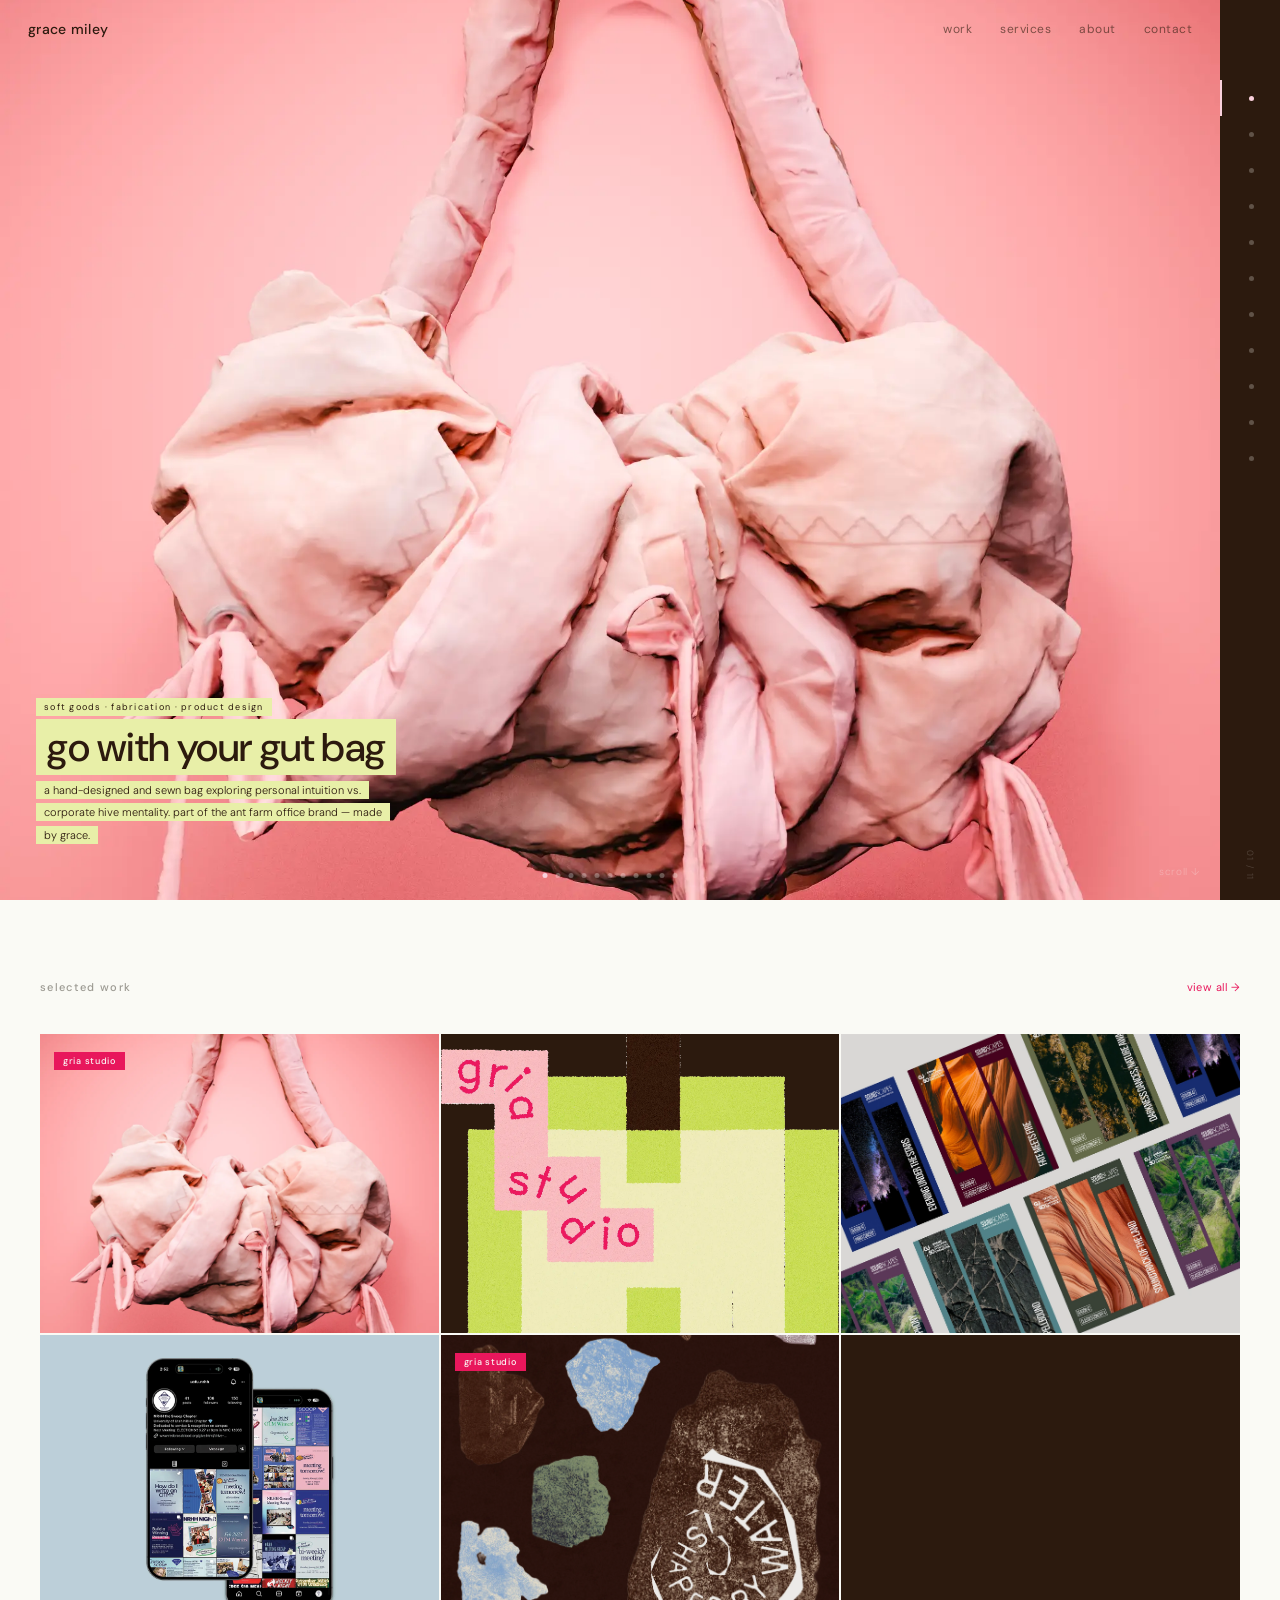
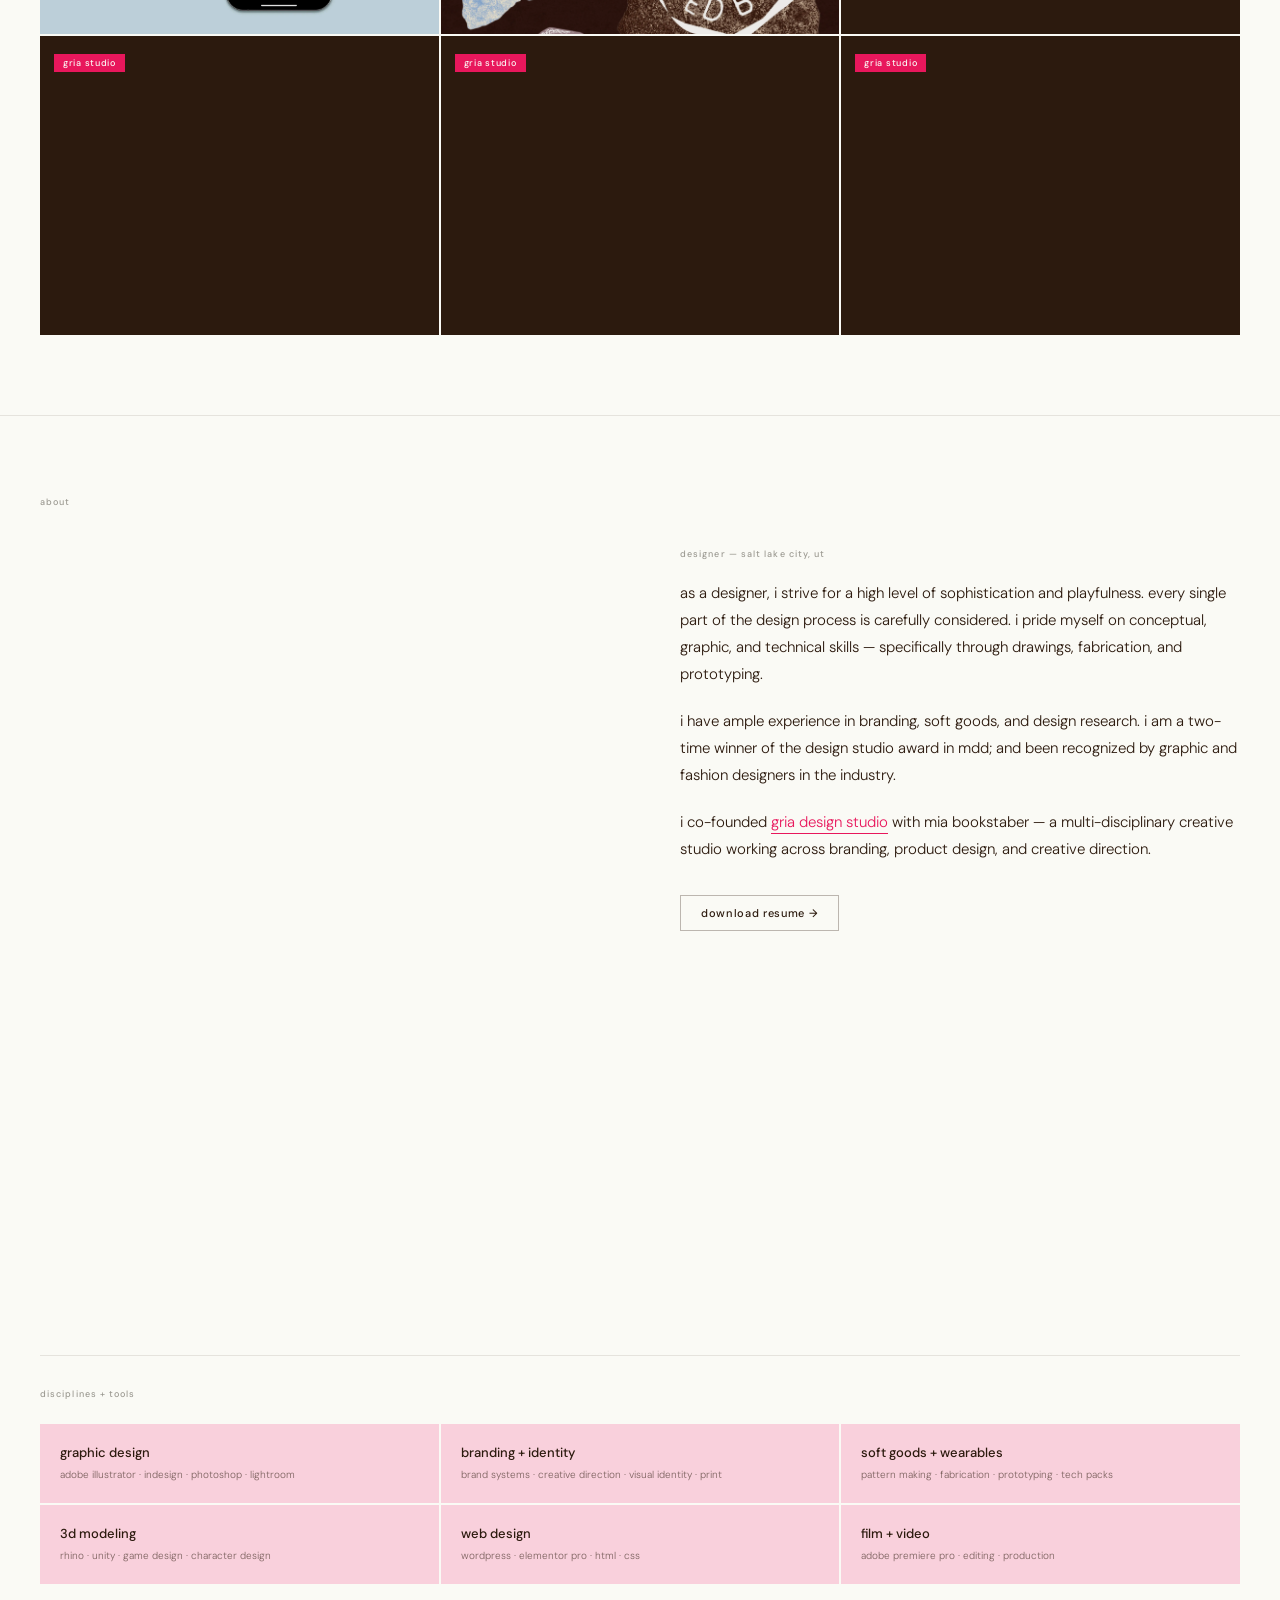
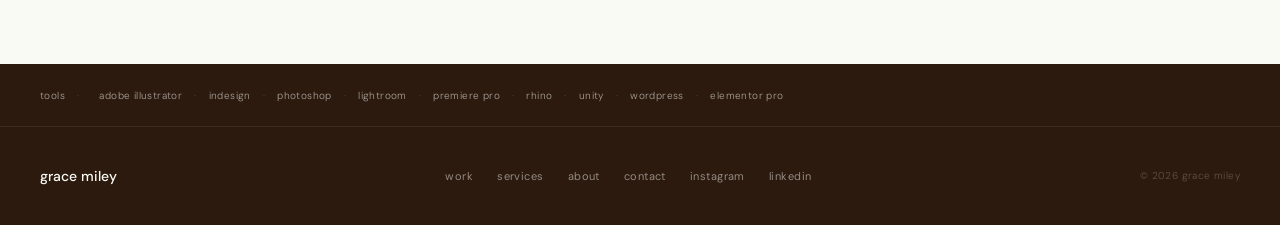
==== index.html @ 17254955 "Add files via upload" ====
<!DOCTYPE html>
<html lang="en">
<head>
<meta charset="UTF-8">
<link rel="icon" href="data:image/svg+xml,<svg xmlns='http://www.w3.org/2000/svg' viewBox='0 0 32 32'><rect width='32' height='32' fill='%232C1A0E'/><text x='50%' y='50%' dominant-baseline='central' text-anchor='middle' font-family='DM Sans,sans-serif' font-weight='500' font-size='13' fill='%23FAFAF5'>gm</text></svg>">
<meta name="viewport" content="width=device-width, initial-scale=1.0">
<title>grace miley — designer</title>
<link href="https://fonts.googleapis.com/css2?family=DM+Sans:wght@300;400;500&display=swap" rel="stylesheet">
<style>
*, *::before, *::after { box-sizing: border-box; margin: 0; padding: 0; }

:root {
  --pink:      #F9D0DC;
  --blush:     #F4A0B8;
  --hot-pink:  #E8175C;
  --brown:     #2C1A0E;
  --off-white: #FAFAF5;
  --lime:      #C8DE6A;
  --pale-lime: #E8EFA8;
  --sky:       #7BBDD4;
  --stone:     #9C9A92;
}

html { scroll-behavior: smooth; }

body {
  font-family: 'DM Sans', sans-serif;
  font-weight: 400;
  background: var(--off-white);
  color: var(--brown);
  text-transform: lowercase;
  -webkit-font-smoothing: antialiased;
}

a { text-decoration: none; color: inherit; }

/* ============ HEADER ============ */
header {
  position: fixed;
  top: 0;
  left: 0;
  width: calc(100% - 60px);
  z-index: 100;
  display: flex;
  align-items: center;
  justify-content: space-between;
  padding: 20px 28px;
  pointer-events: none;
}

header * { pointer-events: all; }

.logo {
  font-size: 14px;
  font-weight: 500;
  color: var(--brown);
  letter-spacing: 0.02em;
  transition: color 0.3s;
}

nav { display: flex; gap: 28px; }

nav a {
  font-size: 12px;
  font-weight: 400;
  color: rgba(44,26,14,0.6);
  letter-spacing: 0.04em;
  transition: color 0.2s;
}

nav a:hover { color: var(--brown); }

/* dark-header: white text over hero */
header.dark-header .logo { color: var(--off-white); }
header.dark-header nav a { color: rgba(250,250,245,0.75); }
header.dark-header nav a:hover { color: var(--off-white); }

/* ============ HERO ============ */
.hero {
  display: flex;
  height: 100vh;
  min-height: 600px;
  overflow: hidden;
}

.hero-main {
  position: relative;
  flex: 1;
  overflow: hidden;
  background: var(--brown);
}

.hero-bg {
  position: absolute;
  inset: 0;
  background-size: cover;
  background-position: center center;
  background-repeat: no-repeat;
  transition: opacity 0.7s ease;
}

.hero-text {
  position: absolute;
  bottom: 36px;
  left: 36px;
  right: 36px;
  z-index: 10;
}

.hero-label {
  display: inline-block;
  font-size: 9px;
  font-weight: 400;
  color: var(--brown);
  letter-spacing: 0.14em;
  background: var(--pale-lime);
  padding: 3px 8px;
  margin-bottom: 8px;
}

.hero-title {
  display: inline;
  font-size: 40px;
  font-weight: 500;
  color: var(--brown);
  line-height: 1.15;
  letter-spacing: -0.01em;
  background: var(--pale-lime);
  padding: 2px 10px;
  box-decoration-break: clone;
  -webkit-box-decoration-break: clone;
}

.hero-title-wrap {
  display: block;
  margin-bottom: 8px;
}

.hero-desc {
  display: inline;
  font-size: 11px;
  font-weight: 300;
  color: var(--brown);
  line-height: 1.8;
  background: var(--pale-lime);
  padding: 2px 8px;
  box-decoration-break: clone;
  -webkit-box-decoration-break: clone;
}

.hero-desc-wrap {
  display: block;
  max-width: 360px;
  margin-bottom: 18px;
}

.hero-btn {
  display: inline-block;
  font-size: 11px;
  font-weight: 400;
  color: var(--brown);
  background: var(--pale-lime);
  padding: 8px 18px;
  letter-spacing: 0.06em;
  transition: background 0.2s;
}

.hero-btn:hover { background: var(--lime); }

.hero-dots {
  position: absolute;
  bottom: 22px;
  left: 50%;
  transform: translateX(-50%);
  display: flex;
  gap: 8px;
  z-index: 10;
}

.hero-dot {
  width: 5px;
  height: 5px;
  border-radius: 50%;
  background: rgba(250,250,245,0.3);
  cursor: pointer;
  border: none;
  padding: 0;
  transition: background 0.3s;
}

.hero-dot.active { background: var(--pink); }

.hero-scroll {
  position: absolute;
  bottom: 22px;
  right: 20px;
  font-size: 10px;
  font-weight: 300;
  color: rgba(250,250,245,0.3);
  letter-spacing: 0.06em;
  z-index: 10;
}

/* ============ SIDEBAR ============ */
.hero-sidebar {
  width: 60px;
  min-width: 60px;
  background: var(--brown);
  display: flex;
  flex-direction: column;
  align-items: center;
  padding: 80px 0 20px;
  position: relative;
  z-index: 20;
}

.side-item {
  width: 100%;
  height: 36px;
  display: flex;
  align-items: center;
  justify-content: center;
  cursor: pointer;
  position: relative;
  border-left: 2px solid transparent;
  transition: border-color 0.25s;
}

.side-item.active { border-left-color: var(--pink); }

.side-dot {
  width: 5px;
  height: 5px;
  border-radius: 50%;
  background: rgba(250,250,245,0.25);
  transition: background 0.25s;
}

.side-item.active .side-dot { background: var(--pink); }

.side-tooltip {
  position: absolute;
  right: 64px;
  background: var(--brown);
  color: var(--off-white);
  font-size: 10px;
  font-weight: 400;
  white-space: nowrap;
  padding: 5px 12px;
  pointer-events: none;
  opacity: 0;
  transition: opacity 0.2s;
  border-left: 2px solid var(--hot-pink);
  z-index: 30;
}

.side-item:hover .side-tooltip { opacity: 1; }

.side-num {
  position: absolute;
  bottom: 20px;
  font-size: 9px;
  color: rgba(250,250,245,0.2);
  font-weight: 300;
  writing-mode: vertical-lr;
  letter-spacing: 0.1em;
}

/* ============ PROJECT GRID ============ */
.projects {
  padding: 80px 40px;
  background: var(--off-white);
}

.projects-header {
  display: flex;
  align-items: baseline;
  justify-content: space-between;
  margin-bottom: 40px;
}

.projects-header h2 {
  font-size: 11px;
  font-weight: 500;
  letter-spacing: 0.12em;
  color: var(--stone);
}

.projects-header a {
  font-size: 11px;
  font-weight: 400;
  color: var(--hot-pink);
  letter-spacing: 0.04em;
  transition: opacity 0.2s;
}

.projects-header a:hover { opacity: 0.7; }

.grid {
  display: grid;
  grid-template-columns: repeat(3, 1fr);
  gap: 2px;
}

.grid-item {
  position: relative;
  aspect-ratio: 4/3;
  overflow: hidden;
  cursor: pointer;
  background: var(--brown);
}

.grid-item img {
  width: 100%;
  height: 100%;
  object-fit: cover;
  display: block;
  transition: transform 0.5s ease, opacity 0.3s ease;
}

.grid-item:hover img {
  transform: scale(1.04);
  opacity: 0.7;
}

.grid-item-info {
  position: absolute;
  bottom: 0;
  left: 0;
  right: 0;
  padding: 20px;
  opacity: 0;
  transition: opacity 0.3s;
  z-index: 10;
}

.grid-item:hover .grid-item-info { opacity: 1; }

.grid-item-title {
  display: inline;
  font-size: 14px;
  font-weight: 500;
  color: var(--brown);
  background: var(--pale-lime);
  padding: 2px 6px;
  box-decoration-break: clone;
  -webkit-box-decoration-break: clone;
  line-height: 1.6;
}

.grid-item-label {
  display: block;
  margin-top: 6px;
}

.grid-item-cat {
  display: inline;
  font-size: 9px;
  font-weight: 400;
  color: var(--brown);
  background: var(--pale-lime);
  padding: 2px 6px;
  letter-spacing: 0.08em;
  box-decoration-break: clone;
  -webkit-box-decoration-break: clone;
}

.gria-pill {
  display: inline-block;
  font-size: 9px;
  font-weight: 500;
  color: var(--off-white);
  background: var(--hot-pink);
  padding: 3px 9px;
  letter-spacing: 0.08em;
  position: absolute;
  top: 14px;
  left: 14px;
  z-index: 10;
}

/* ============ ABOUT BLURB ============ */
.about-blurb {
  padding: 80px 40px;
  display: grid;
  grid-template-columns: 1fr 1fr;
  gap: 80px;
  align-items: center;
  border-top: 1px solid rgba(44,26,14,0.1);
}

.about-blurb-label {
  font-size: 9px;
  font-weight: 500;
  letter-spacing: 0.12em;
  color: var(--stone);
  margin-bottom: 20px;
}

.about-blurb p {
  font-size: 15px;
  font-weight: 300;
  line-height: 1.8;
  color: var(--brown);
  margin-bottom: 24px;
}

.about-blurb a {
  font-size: 12px;
  font-weight: 500;
  color: var(--hot-pink);
  letter-spacing: 0.04em;
  border-bottom: 1px solid var(--hot-pink);
  padding-bottom: 2px;
  transition: opacity 0.2s;
}

.about-blurb a:hover { opacity: 0.7; }

.about-blurb-right {
  display: flex;
  flex-direction: column;
  gap: 2px;
}

.skill-tag {
  display: inline-block;
  font-size: 10px;
  font-weight: 400;
  color: var(--brown);
  background: var(--pink);
  padding: 6px 12px;
  margin: 2px;
  letter-spacing: 0.04em;
}

/* ============ SKILLS STRIP ============ */
.skills-strip {
  background: var(--brown);
  padding: 24px 40px;
  display: flex;
  flex-wrap: wrap;
  gap: 12px;
  align-items: center;
  border-top: 1px solid rgba(44,26,14,0.1);
}

.skills-strip-label {
  font-size: 9px;
  font-weight: 500;
  letter-spacing: 0.12em;
  color: rgba(250,250,245,0.4);
  margin-right: 8px;
}

.skills-strip span {
  font-size: 10px;
  font-weight: 300;
  color: rgba(250,250,245,0.6);
  letter-spacing: 0.04em;
}

.skills-strip span::after {
  content: '·';
  margin-left: 12px;
  color: rgba(250,250,245,0.2);
}

.skills-strip span:last-child::after { content: ''; }

/* ============ FOOTER ============ */
footer {
  background: var(--brown);
  padding: 40px;
  display: flex;
  align-items: center;
  justify-content: space-between;
  border-top: 1px solid rgba(250,250,245,0.08);
}

.footer-logo {
  font-size: 14px;
  font-weight: 500;
  color: var(--off-white);
}

.footer-links {
  display: flex;
  gap: 24px;
}

.footer-links a {
  font-size: 11px;
  font-weight: 400;
  color: rgba(250,250,245,0.5);
  letter-spacing: 0.04em;
  transition: color 0.2s;
}

.footer-links a:hover { color: var(--off-white); }

.footer-copy {
  font-size: 10px;
  font-weight: 300;
  color: rgba(250,250,245,0.25);
  letter-spacing: 0.04em;
}

/* gria pill tooltip */
.gria-pill-wrap {
  position: absolute;
  top: 14px;
  left: 14px;
  z-index: 10;
}
.gria-pill-wrap .gria-pill {
  position: static;
  display: inline-block;
}
.gria-callout {
  position: absolute;
  top: calc(100% + 6px);
  left: 0;
  background: var(--brown);
  color: var(--off-white);
  font-size: 10px;
  font-weight: 300;
  line-height: 1.6;
  padding: 10px 14px;
  width: 200px;
  pointer-events: none;
  opacity: 0;
  transition: opacity 0.2s;
  border-left: 2px solid var(--hot-pink);
  z-index: 20;
  text-transform: lowercase;
}
.gria-pill-wrap:hover .gria-callout { opacity: 1; }
.hero-bg.fade-out { opacity: 0; }

/* about section */
#about { padding: 80px 40px; border-top: 1px solid rgba(44,26,14,0.1); }
.about-photo { width: 100%; aspect-ratio: 3/4; object-fit: cover; display: block; }
.about-skills-grid { display: grid; grid-template-columns: repeat(3,1fr); gap: 2px; }
.about-skill-item { background: var(--pink); padding: 20px; }
.about-skill-name { font-size: 13px; font-weight: 500; color: var(--brown); margin-bottom: 6px; }
.about-skill-tools { font-size: 10px; font-weight: 300; color: rgba(44,26,14,0.6); line-height: 1.6; }
.about-grid { display: grid; grid-template-columns: 1fr 1fr; gap: 80px; align-items: start; margin-bottom: 60px; }
</style>
<style>
#heroLink:hover { background: rgba(240,234,191,0.30) !important; }
#heroLink:hover .hero-view-label { opacity: 1 !important; }
.hero-view-label { opacity:0; transition:opacity 0.3s; font-size:13px; font-weight:500; color:#2C1A0E; letter-spacing:0.12em; background:#f0eabf; padding:10px 28px; pointer-events:none; }
</style>
</head>
<body>

<!-- HEADER -->
<header>
  <a href="index.html" class="logo">grace miley</a>
  <nav>
    <a href="work.html">work</a>
    <a href="https://griadesign.com/contact" target="_blank">services</a>
    <a href="index.html#about">about</a>
    <a href="contact.html">contact</a>
  </nav>
</header>

<!-- HERO -->
<section class="hero">
  <div class="hero-main">
    <div class="hero-bg" id="heroBg"></div>
    <div class="hero-text">
      <div><span class="hero-label" id="heroLabel"></span></div>
      <div class="hero-title-wrap"><span class="hero-title" id="heroTitle"></span></div>
      <div class="hero-desc-wrap"><span class="hero-desc" id="heroDesc"></span></div>
      <a class="hero-btn" id="heroBtn" href="#" style="display:none"></a>
    </div>
    <div class="hero-dots" id="heroDots"></div>
    <div class="hero-scroll">scroll ↓</div>
    <div class="hero-main-link" id="heroLink" onclick="window.location.href=document.getElementById('heroBtn').href" style="position:absolute;inset:0;z-index:15;cursor:pointer;background:transparent;transition:background 0.3s;display:flex;align-items:center;justify-content:center;"><span class="hero-view-label">view project</span></div>
  </div>
  <div class="hero-sidebar" id="heroSidebar">
    <span class="side-num" id="sideNum">01 / 09</span>
  </div>
</section>

<!-- PROJECT GRID -->
<section class="projects" id="work">
  <div class="projects-header">
    <h2>selected work</h2>
    <a href="work.html">view all →</a>
  </div>
  <div class="grid">

    <a href="ant-farm-office.html" class="grid-item">
      <div class="gria-pill-wrap"><span class="gria-pill">gria studio</span><div class="gria-callout">gria design studio — a multi-disciplinary creative studio co-founded with mia bookstaber, working across branding, product design, and creative direction.</div></div>
      <img src="/images/bagpic1.webp" alt="ant farm office" loading="lazy" decoding="async">
      <div class="grid-item-info">
        <span class="grid-item-title">ant farm office</span>
        <div class="grid-item-label"><span class="grid-item-cat">wearables · branding · soft goods</span></div>
      </div>
    </a>

    <a href="gria-studio.html" class="grid-item gria-logo-item">
      <img src="/images/Artboard 15gs2 (1).webp" alt="gria studio" loading="lazy" decoding="async">
      <div class="grid-item-info">
        <span class="grid-item-title">gria studio</span>
        <div class="grid-item-label"><span class="grid-item-cat">branding · identity · creative direction</span></div>
      </div>
    </a>

    <a href="gjso-soundscapes.html" class="grid-item">
      <img src="/images/Mockup (2).webp" alt="gjso soundscapes" loading="lazy" decoding="async">
      <div class="grid-item-info">
        <span class="grid-item-title">gjso soundscapes</span>
        <div class="grid-item-label"><span class="grid-item-cat">branding · print · identity system</span></div>
      </div>
    </a>

    <a href="nrhh-swoop.html" class="grid-item">
      <img src="/images/phonebig.webp" alt="nrhh swoop chapter" loading="lazy" decoding="async">
      <div class="grid-item-info">
        <span class="grid-item-title">nrhh swoop chapter</span>
        <div class="grid-item-label"><span class="grid-item-cat">branding · social media · merch</span></div>
      </div>
    </a>

    <a href="shaped-by-water.html" class="grid-item">
      <div class="gria-pill-wrap"><span class="gria-pill">gria studio</span><div class="gria-callout">gria design studio — a multi-disciplinary creative studio co-founded with mia bookstaber, working across branding, product design, and creative direction.</div></div>
      <img src="/images/SBWposterpromotion11102.webp" alt="shaped by water" loading="lazy" decoding="async">
      <div class="grid-item-info">
        <span class="grid-item-title">shaped by water</span>
        <div class="grid-item-label"><span class="grid-item-cat">branding · print · exhibition</span></div>
      </div>
    </a>

    <a href="digital-threads.html" class="grid-item">
      <img src="/images/Digitalthreadsmockup.webp" alt="digital threads" loading="lazy" decoding="async">
      <div class="grid-item-info">
        <span class="grid-item-title">digital threads</span>
        <div class="grid-item-label"><span class="grid-item-cat">editorial · publication · ux</span></div>
      </div>
    </a>

    <a href="object-and-play.html" class="grid-item">
      <div class="gria-pill-wrap"><span class="gria-pill">gria studio</span><div class="gria-callout">gria design studio — a multi-disciplinary creative studio co-founded with mia bookstaber, working across branding, product design, and creative direction.</div></div>
      <img src="/images/Objectandplayhero.webp" alt="object + play" loading="lazy" decoding="async">
      <div class="grid-item-info">
        <span class="grid-item-title">object + play</span>
        <div class="grid-item-label"><span class="grid-item-cat">event design · print · illustration</span></div>
      </div>
    </a>

    <a href="missing-piece-fleur.html" class="grid-item">
      <div class="gria-pill-wrap"><span class="gria-pill">gria studio</span><div class="gria-callout">gria design studio — a multi-disciplinary creative studio co-founded with mia bookstaber, working across branding, product design, and creative direction.</div></div>
      <img src="/images/FinalImage (2).webp" alt="missing piece / fleur" loading="lazy" decoding="async">
      <div class="grid-item-info">
        <span class="grid-item-title">missing piece / fleur</span>
        <div class="grid-item-label"><span class="grid-item-cat">product design · packaging · 3d</span></div>
      </div>
    </a>

    <a href="barriers.html" class="grid-item">
      <div class="gria-pill-wrap"><span class="gria-pill">gria studio</span><div class="gria-callout">gria design studio — a multi-disciplinary creative studio co-founded with mia bookstaber, working across branding, product design, and creative direction.</div></div>
      <img src="/images/0BF9B406-0839-49D8-AE76-B746DA3AA7C1 (1).webp" alt="barriers" loading="lazy" decoding="async">
      <div class="grid-item-info">
        <span class="grid-item-title">barriers</span>
        <div class="grid-item-label"><span class="grid-item-cat">game design · 3d · installation</span></div>
      </div>
    </a>

  </div>
</section>

<!-- ABOUT SECTION (merged) -->
<section id="about">
  <div style="font-size:9px;font-weight:500;letter-spacing:0.12em;color:var(--stone);margin-bottom:40px;">about</div>
  <div class="about-grid">
    <div>
      <img class="about-photo" src="/images/IMG_4265.webp" alt="grace miley" loading="lazy" decoding="async">
    </div>
    <div>
      <div style="font-size:9px;font-weight:500;letter-spacing:0.12em;color:var(--stone);margin-bottom:20px;">designer — salt lake city, ut</div>
      <p style="font-size:15px;font-weight:300;line-height:1.8;color:var(--brown);margin-bottom:20px;">as a designer, i strive for a high level of sophistication and playfulness. every single part of the design process is carefully considered. i pride myself on conceptual, graphic, and technical skills — specifically through drawings, fabrication, and prototyping.</p>
      <p style="font-size:15px;font-weight:300;line-height:1.8;color:var(--brown);margin-bottom:20px;">i have ample experience in branding, soft goods, and design research. i am a two-time winner of the design studio award in mdd; and been recognized by graphic and fashion designers in the industry.</p>
      <p style="font-size:15px;font-weight:300;line-height:1.8;color:var(--brown);margin-bottom:20px;">i co-founded <a href="https://griadesign.com" target="_blank" style="color:var(--hot-pink);border-bottom:1px solid var(--hot-pink);padding-bottom:1px;">gria design studio</a> with mia bookstaber — a multi-disciplinary creative studio working across branding, product design, and creative direction.</p>
      <div style="display:flex;gap:16px;flex-wrap:wrap;margin-top:32px;">
        
        <a href="https://acrobat.adobe.com/id/urn:aaid:sc:VA6C2:dc5da762-b410-4ced-ba55-742fea748213" target="_blank" style="display:inline-block;font-size:11px;font-weight:500;color:var(--brown);border:1px solid rgba(44,26,14,0.3);padding:10px 20px;letter-spacing:0.06em;">download resume &#8594;</a>
      </div>
    </div>
  </div>
  <div style="font-size:9px;font-weight:500;letter-spacing:0.12em;color:var(--stone);margin-bottom:24px;padding-top:32px;border-top:1px solid rgba(44,26,14,0.1);">disciplines + tools</div>
  <div class="about-skills-grid">
    <div class="about-skill-item"><div class="about-skill-name">graphic design</div><div class="about-skill-tools">adobe illustrator · indesign · photoshop · lightroom</div></div>
    <div class="about-skill-item"><div class="about-skill-name">branding + identity</div><div class="about-skill-tools">brand systems · creative direction · visual identity · print</div></div>
    <div class="about-skill-item"><div class="about-skill-name">soft goods + wearables</div><div class="about-skill-tools">pattern making · fabrication · prototyping · tech packs</div></div>
    <div class="about-skill-item"><div class="about-skill-name">3d modeling</div><div class="about-skill-tools">rhino · unity · game design · character design</div></div>
    <div class="about-skill-item"><div class="about-skill-name">web design</div><div class="about-skill-tools">wordpress · elementor pro · html · css</div></div>
    <div class="about-skill-item"><div class="about-skill-name">film + video</div><div class="about-skill-tools">adobe premiere pro · editing · production</div></div>
  </div>
</section>

<!-- SKILLS STRIP -->
<div class="skills-strip">
  <span class="skills-strip-label">tools</span>
  <span>adobe illustrator</span>
  <span>indesign</span>
  <span>photoshop</span>
  <span>lightroom</span>
  <span>premiere pro</span>
  <span>rhino</span>
  <span>unity</span>
  <span>wordpress</span>
  <span>elementor pro</span>
</div>

<!-- FOOTER -->
<footer>
  <span class="footer-logo">grace miley</span>
  <div class="footer-links">
    <a href="work.html">work</a>
    <a href="https://griadesign.com/contact" target="_blank">services</a>
    <a href="index.html#about">about</a>
    <a href="contact.html">contact</a>
    <a href="https://www.instagram.com/gracmiley/" target="_blank">instagram</a>
    <a href="https://www.linkedin.com/in/grace-miley-101b8b298/" target="_blank">linkedin</a>
  </div>
  <span class="footer-copy">© 2026 grace miley</span>
</footer>

<script>
(function() {
  var data = [
    { n:'01', t:'go with your gut bag', l:'soft goods · fabrication · product design', d:'a hand-designed and sewn bag exploring personal intuition vs. corporate hive mentality. part of the ant farm office brand — made by grace.', img:'/images/bagpic1.webp', url:'go-with-your-gut-bag.html' },
    { n:'02', t:'ant farm office', l:'wearables · branding · soft goods · creative direction', d:'a wearable brand exploring personal intuition vs. corporate hive mindset — grace led graphics, soft goods, office uniform, and story across four phases.', img:'/images/ArwynCoverphotoforMIRO (1).webp', url:'ant-farm-office.html' },
    { n:'03', t:'digital threads', l:'editorial design · publication · ux · social impact', d:"an interactive digital zine helping newcomers navigate resettlement resources and digital literacy — presented at the irc's tech confluence in new york city.", img:'/images/Digitalthreadsmockup.webp', url:'digital-threads.html' },
    { n:'04', t:'gria studio', l:'branding · identity · creative direction · product design', d:'a multi-disciplinary design studio co-founded with mia bookstaber — branding, creative direction, and product design.', img:'/images/Artboard 15gs2 (1).webp', url:'gria-studio.html' },
    { n:'05', t:'gjso soundscapes', l:'branding · graphic design · print · identity system', d:"a full season identity system for the grand junction symphony orchestra's 47th season — posters, banners, brochures, and merch across 8 concerts.", img:'/images/Mockup (2).webp', url:'gjso-soundscapes.html' },
    { n:'06', t:'shaped by water', l:'branding · print · exhibition · toy design · fabrication', d:'a semester-long brand and merchandise system inspired by the history of the great salt lake — posters, pamphlets, hand-cast resin and crayon toys.', img:'/images/SBWposterpromotion11102.webp', url:'shaped-by-water.html' },
    { n:'07', t:'object + play', l:'event design · print · editorial · illustration · branding', d:'logo, zine, poster, price list, and social campaign for a gala showcasing nine artists at the gala in salt lake city.', img:'/images/Objectandplayhero.webp', url:'object-and-play.html' },
    { n:'08', t:'missing piece / fleur', l:'product design · branding · packaging · 3d · design research', d:"a full product redesign of phlur's viral fragrance — repositioned from grief to ambition. new packaging, identity, bottle design, and tech packs.", img:'/images/FinalImage (2).webp', url:'missing-piece-fleur.html' },
    { n:'09', t:'barriers', l:'game design · 3d · installation · character design · print · interactive', d:'a site-specific video game projected onto real cave walls in millcreek canyon — with hand-built arduino controller, low-poly characters, and an original narrative.', img:'/images/0BF9B406-0839-49D8-AE76-B746DA3AA7C1 (1).webp', url:'barriers.html' },
    { n:'10', t:'nrhh swoop chapter', l:'branding · identity · social media · merch · illustration', d:"creative director for the university of utah's nrhh chapter — logo, merch, event graphics, and a full social media campaign.", img:'/images/phonebig.webp', url:'nrhh-swoop.html' },
    { n:'11', t:'imogen jacket', l:'soft goods · wearables · fashion design · fabrication', d:'a wearable design project rooted in memory — designed from concept through manufacturing-ready tech pack documentation. grace was sole designer.', img:'/images/imogenjackethero.webp', url:'imogen-jacket.html' }
  ];

  var cur = 0;
  var timer = null;

  document.querySelector('header') && document.querySelector('header').classList.add('hero-nav-highlight');
  var elBg      = document.getElementById('heroBg');
  var elLabel   = document.getElementById('heroLabel');
  var elTitle   = document.getElementById('heroTitle');
  var elDesc    = document.getElementById('heroDesc');
  var elBtn     = document.getElementById('heroBtn');
  var elDots    = document.getElementById('heroDots');
  var elSidebar = document.getElementById('heroSidebar');
  var elNum     = document.getElementById('sideNum');

  if (!elBg) return;

  // Preload all images
  data.forEach(function(p) { var i = new Image(); i.src = p.img; });

  function show(idx) {
    cur = idx;
    var p = data[idx];
    elBg.style.backgroundImage = 'url("' + p.img + '")';
    elLabel.textContent  = p.l;
    elTitle.textContent  = p.t;
    elDesc.textContent   = p.d;
    elBtn.href           = p.url;
    var heroLink = document.getElementById('heroLink'); if (heroLink) heroLink.href = p.url;
    elNum.textContent    = p.n + ' / 11';
    document.querySelectorAll('.hero-dot').forEach(function(d,i){ d.classList.toggle('active', i===idx); });
    document.querySelectorAll('.side-item').forEach(function(s,i){ s.classList.toggle('active', i===idx); });
  }

  function startTimer() {
    clearInterval(timer);
    timer = setInterval(function(){ show((cur+1) % data.length); }, 6000);
  }

  // Build dots
  data.forEach(function(p, i) {
    var dot = document.createElement('button');
    dot.className = 'hero-dot' + (i===0?' active':'');
    dot.addEventListener('click', function(){ show(i); startTimer(); });
    elDots.appendChild(dot);
  });

  // Build sidebar items
  data.forEach(function(p, i) {
    var item = document.createElement('div');
    item.className = 'side-item' + (i===0?' active':'');
    item.innerHTML = '<div class="side-dot"></div><div class="side-tooltip">' + p.n + ' — ' + p.t + '</div>';
    item.addEventListener('click', function(){ show(i); startTimer(); });
    elSidebar.insertBefore(item, elNum);
  });

  show(0);
  startTimer();
})();
</script>
</body>
</html>
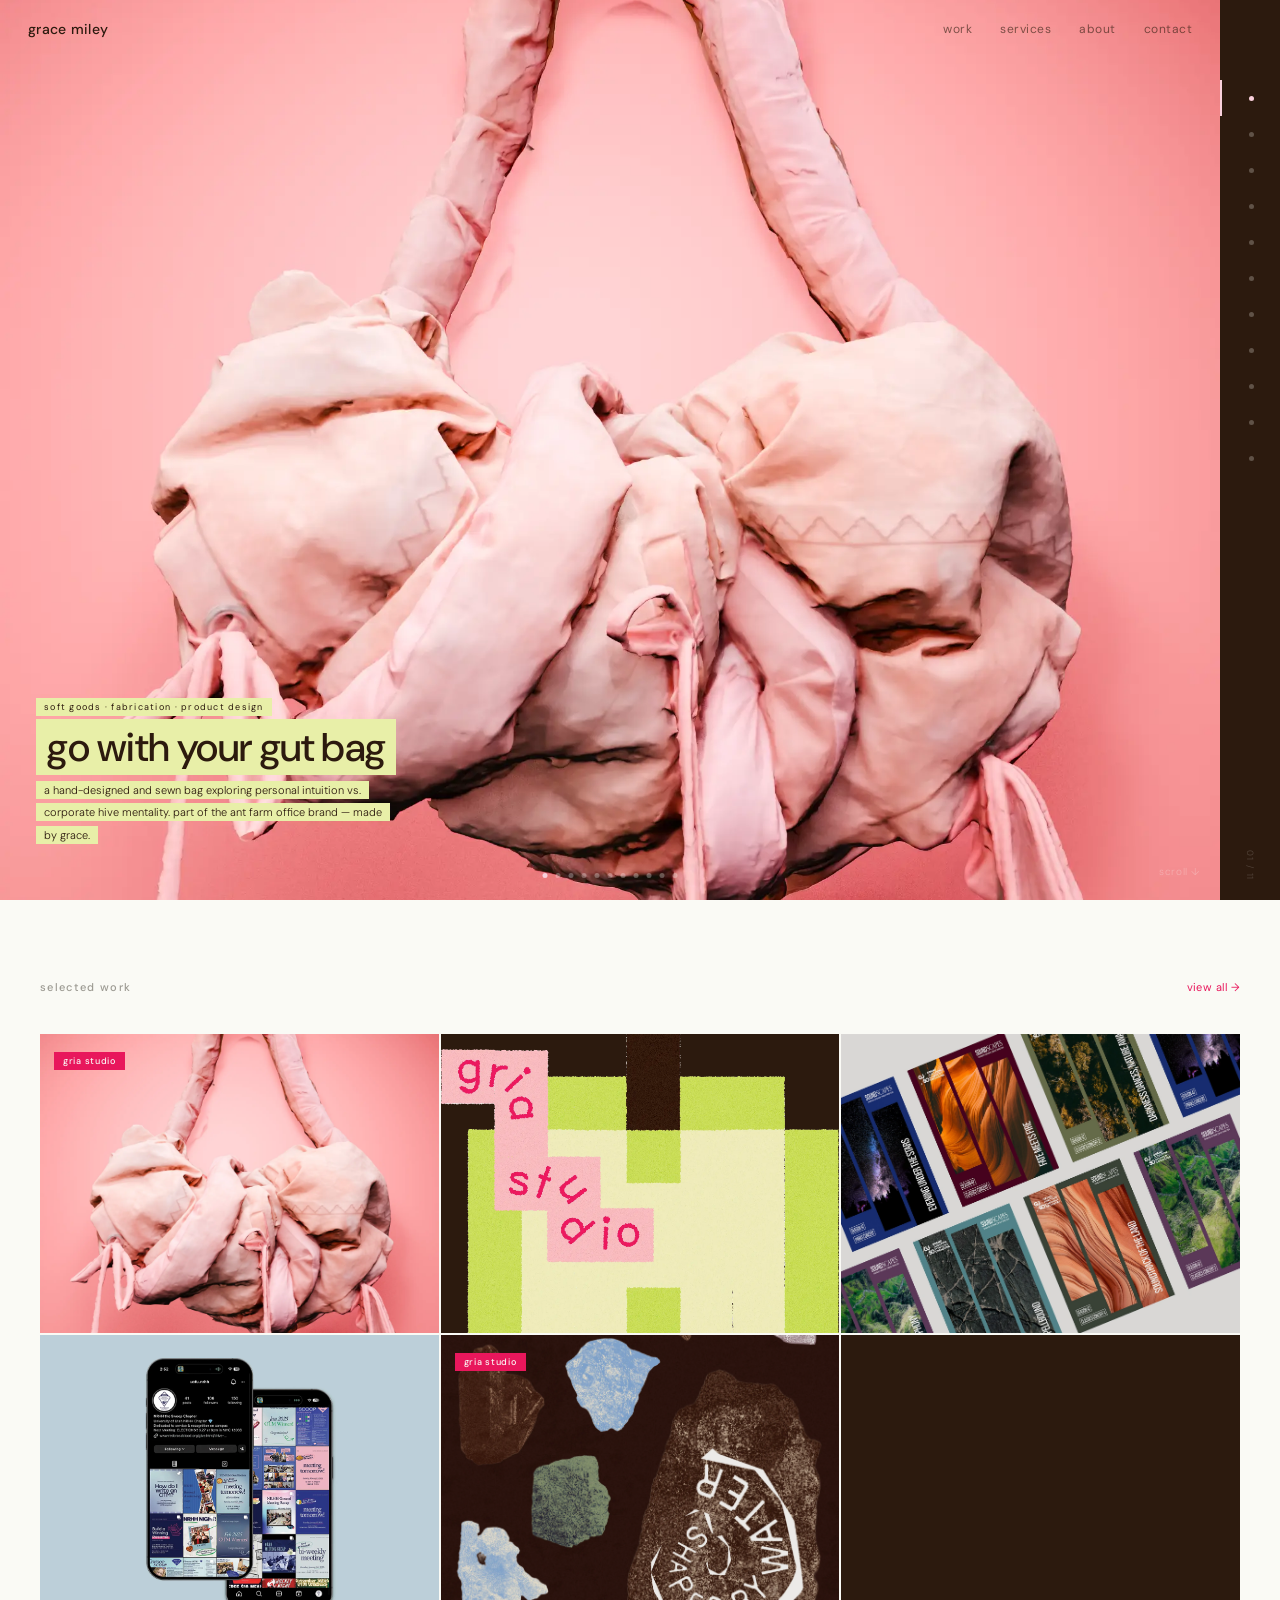
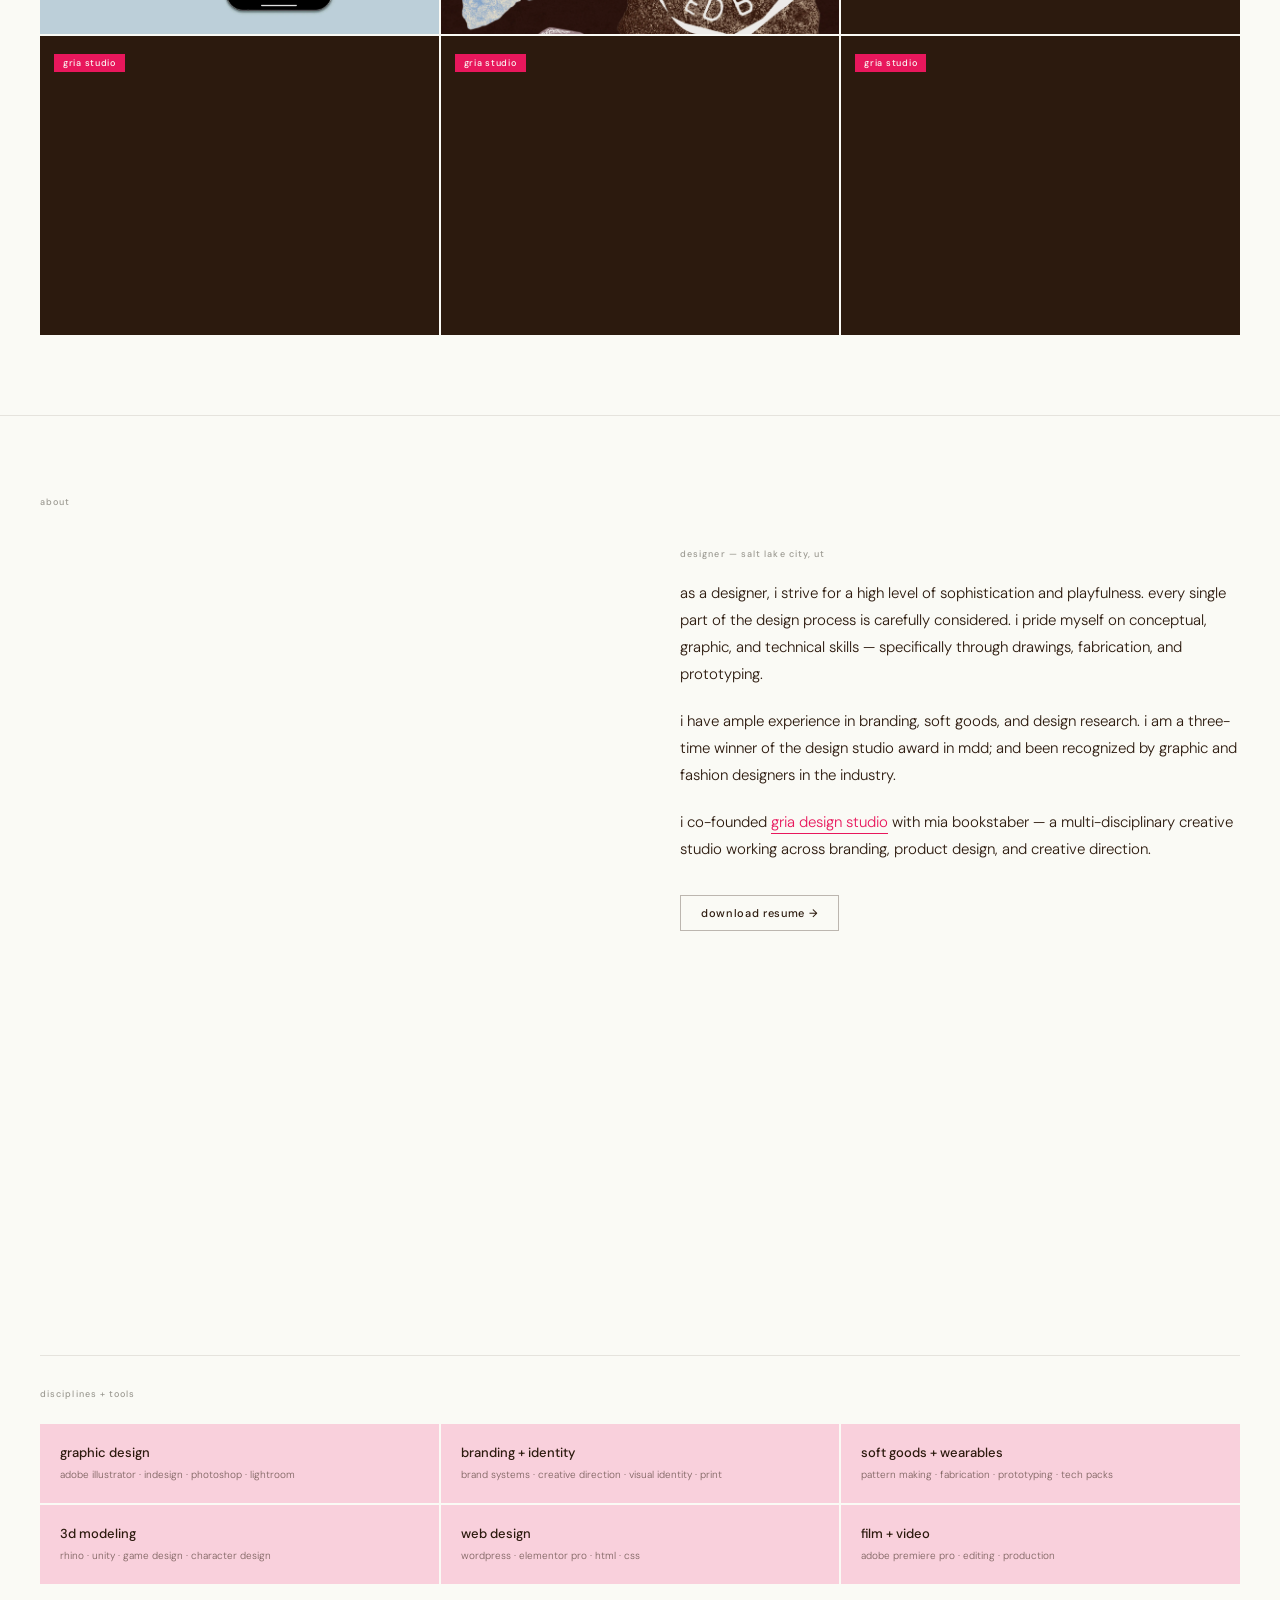
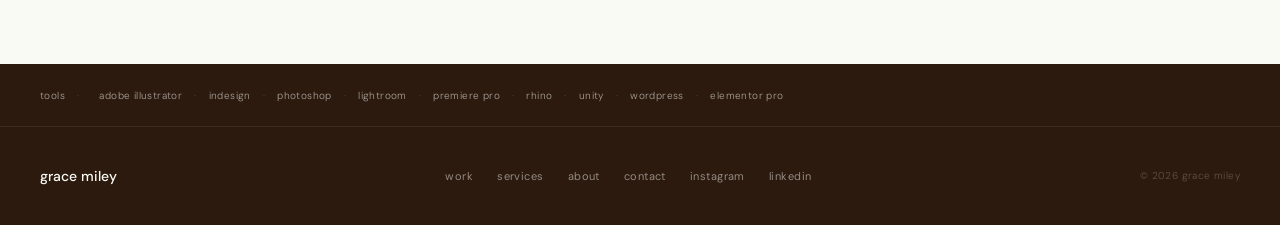
==== commit c87e485e: "Add files via upload" ====
--- a/index.html
+++ b/index.html
@@ -683,11 +683,11 @@
     <div>
       <div style="font-size:9px;font-weight:500;letter-spacing:0.12em;color:var(--stone);margin-bottom:20px;">designer — salt lake city, ut</div>
       <p style="font-size:15px;font-weight:300;line-height:1.8;color:var(--brown);margin-bottom:20px;">as a designer, i strive for a high level of sophistication and playfulness. every single part of the design process is carefully considered. i pride myself on conceptual, graphic, and technical skills — specifically through drawings, fabrication, and prototyping.</p>
-      <p style="font-size:15px;font-weight:300;line-height:1.8;color:var(--brown);margin-bottom:20px;">i have ample experience in branding, soft goods, and design research. i am a two-time winner of the design studio award in mdd; and been recognized by graphic and fashion designers in the industry.</p>
+      <p style="font-size:15px;font-weight:300;line-height:1.8;color:var(--brown);margin-bottom:20px;">i have ample experience in branding, soft goods, and design research. i am a three-time winner of the design studio award in mdd; and been recognized by graphic and fashion designers in the industry.</p>
       <p style="font-size:15px;font-weight:300;line-height:1.8;color:var(--brown);margin-bottom:20px;">i co-founded <a href="https://griadesign.com" target="_blank" style="color:var(--hot-pink);border-bottom:1px solid var(--hot-pink);padding-bottom:1px;">gria design studio</a> with mia bookstaber — a multi-disciplinary creative studio working across branding, product design, and creative direction.</p>
       <div style="display:flex;gap:16px;flex-wrap:wrap;margin-top:32px;">
         
-        <a href="https://acrobat.adobe.com/id/urn:aaid:sc:VA6C2:dc5da762-b410-4ced-ba55-742fea748213" target="_blank" style="display:inline-block;font-size:11px;font-weight:500;color:var(--brown);border:1px solid rgba(44,26,14,0.3);padding:10px 20px;letter-spacing:0.06em;">download resume &#8594;</a>
+        <a href="https://acrobat.adobe.com/id/urn:aaid:sc:VA6C2:da061e28-49d4-479a-85ed-a1eb19265872" target="_blank" style="display:inline-block;font-size:11px;font-weight:500;color:var(--brown);border:1px solid rgba(44,26,14,0.3);padding:10px 20px;letter-spacing:0.06em;">download resume &#8594;</a>
       </div>
     </div>
   </div>
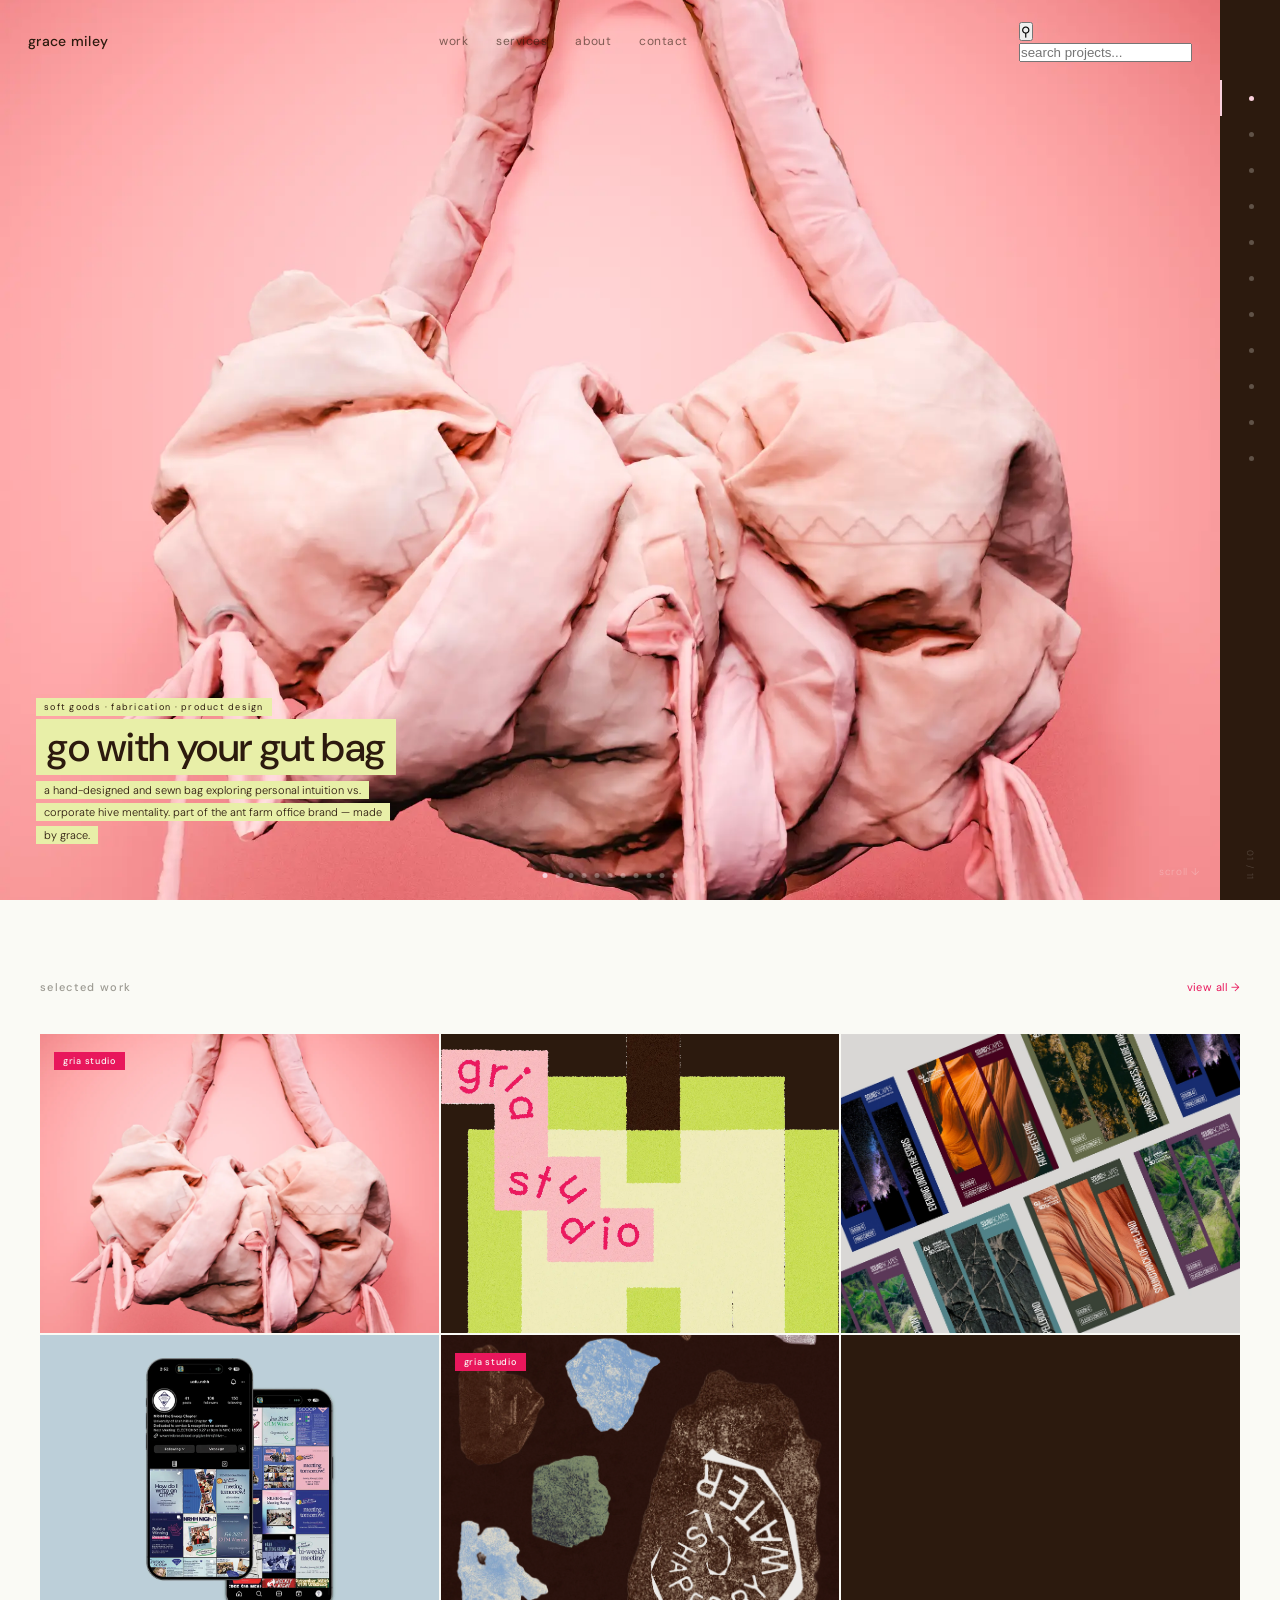
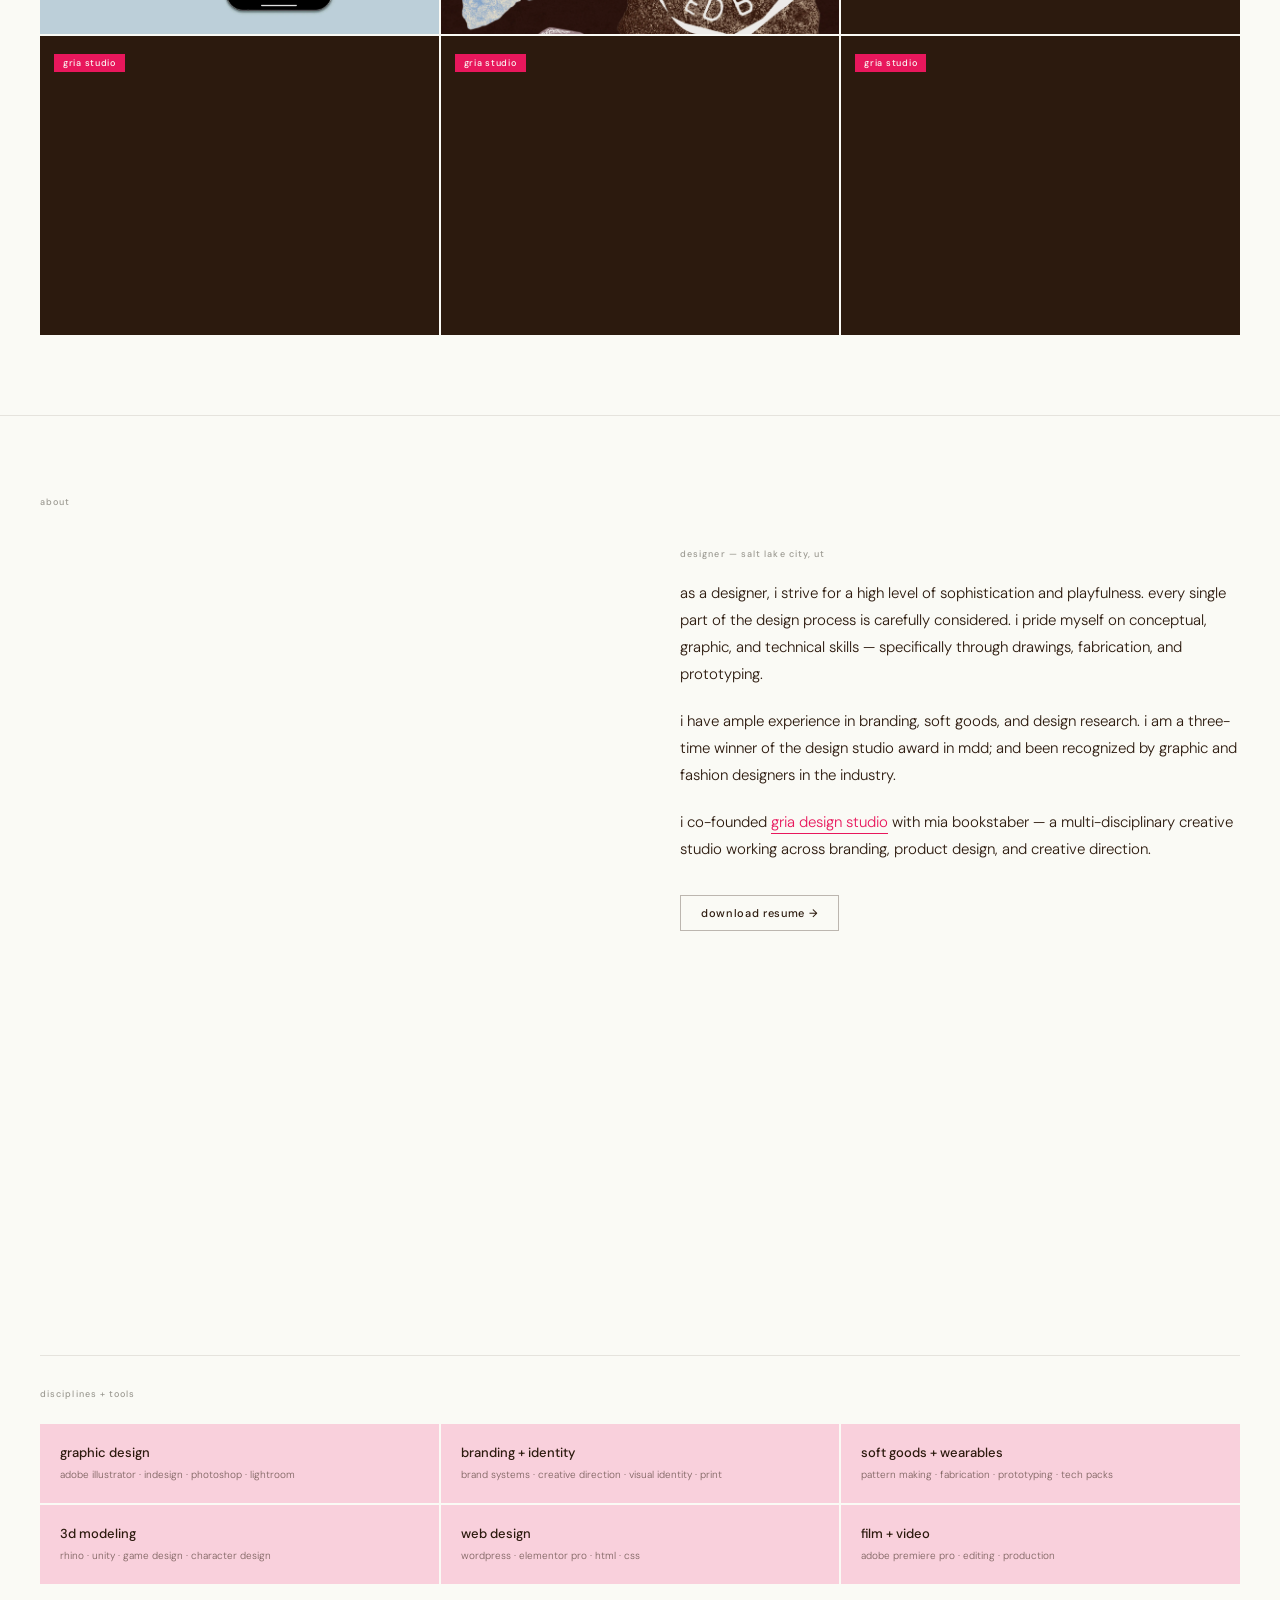
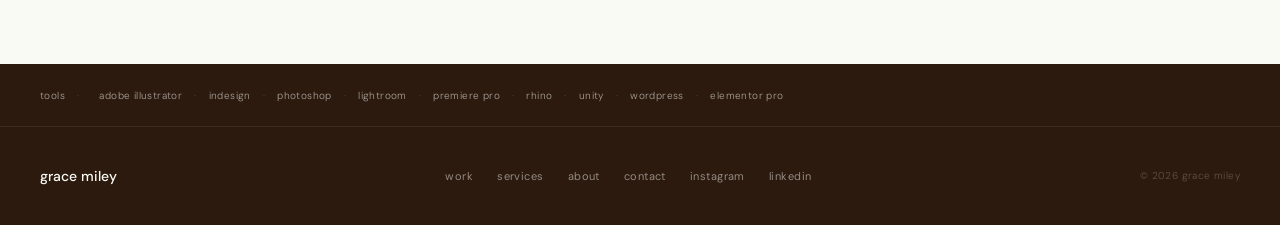
==== commit ff36fea0: "Add files via upload" ====
--- a/index.html
+++ b/index.html
@@ -564,6 +564,13 @@
     <a href="index.html#about">about</a>
     <a href="contact.html">contact</a>
   </nav>
+  <div class="search-wrap">
+    <button class="search-icon" aria-label="search">&#9906;</button>
+    <div class="search-input-wrap">
+      <input class="search-input" type="text" placeholder="search projects...">
+    </div>
+    <div class="search-dropdown"></div>
+  </div>
 </header>
 
 <!-- HERO -->
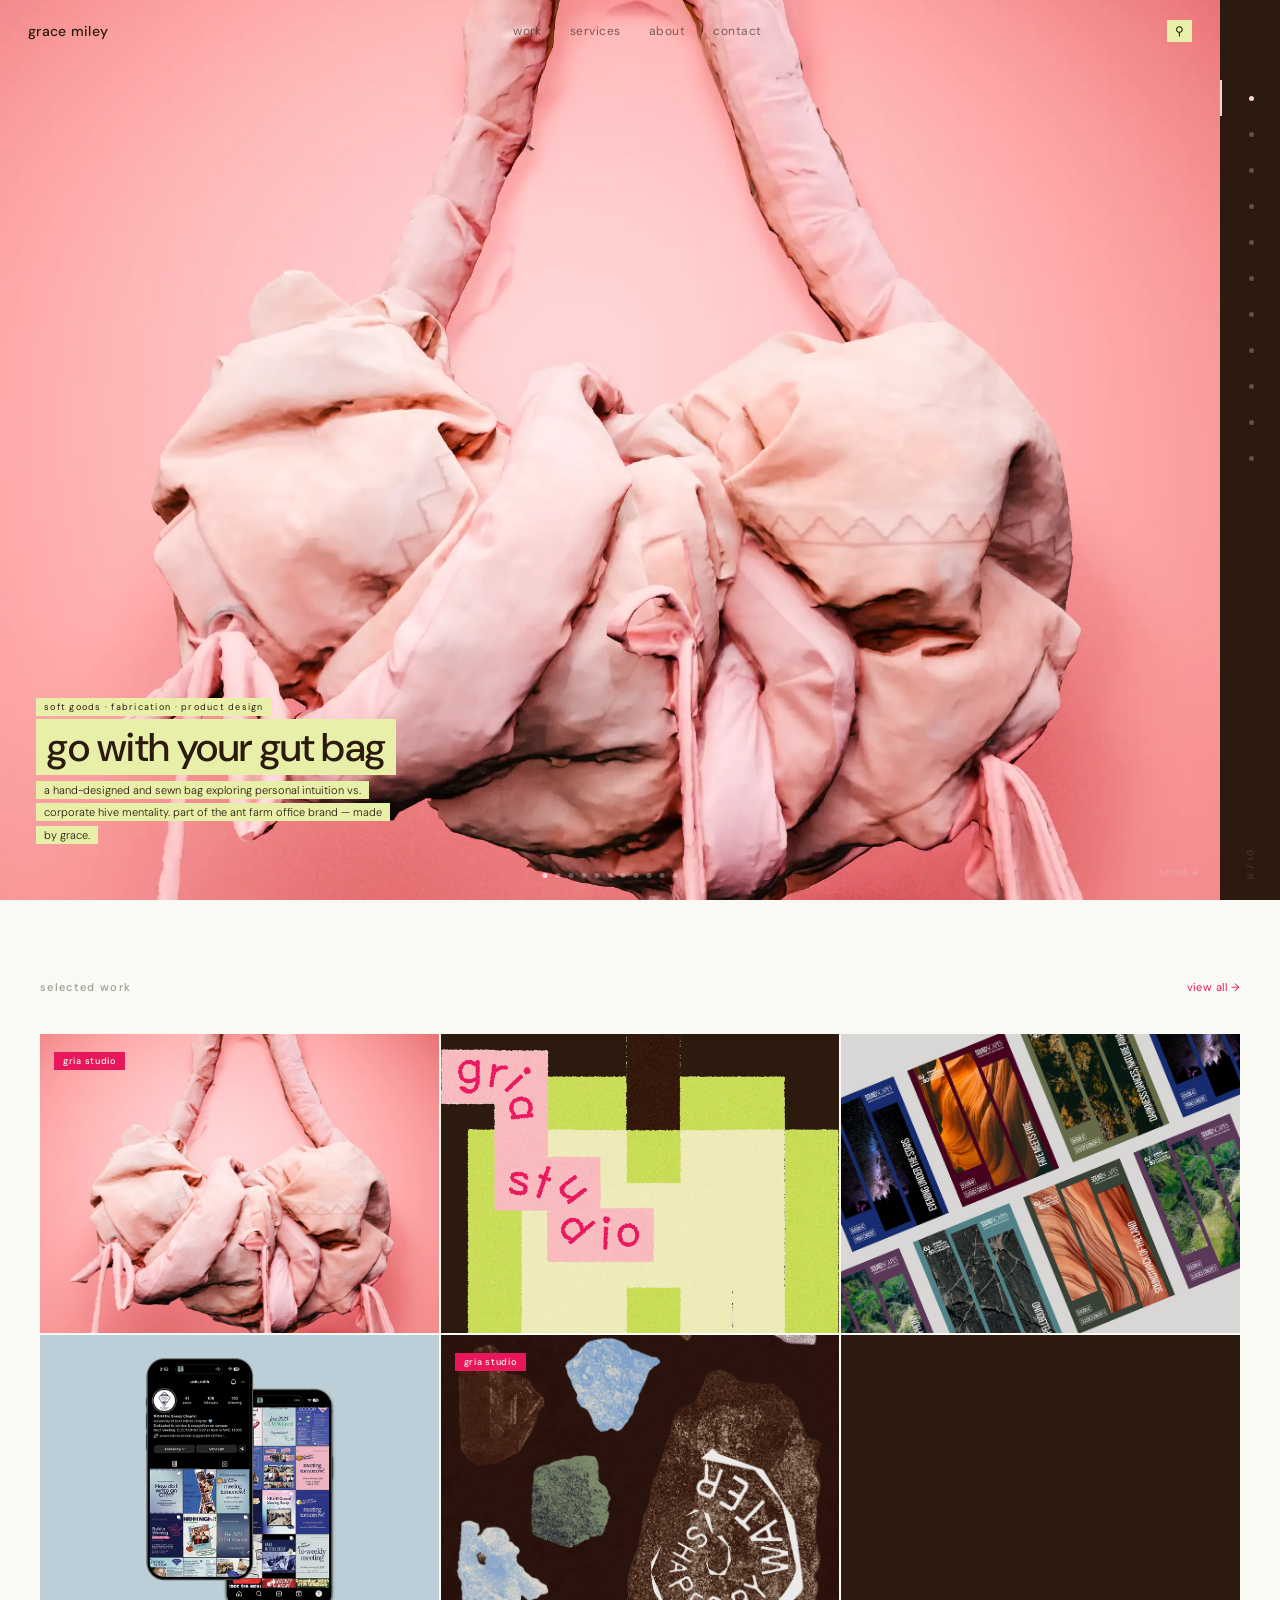
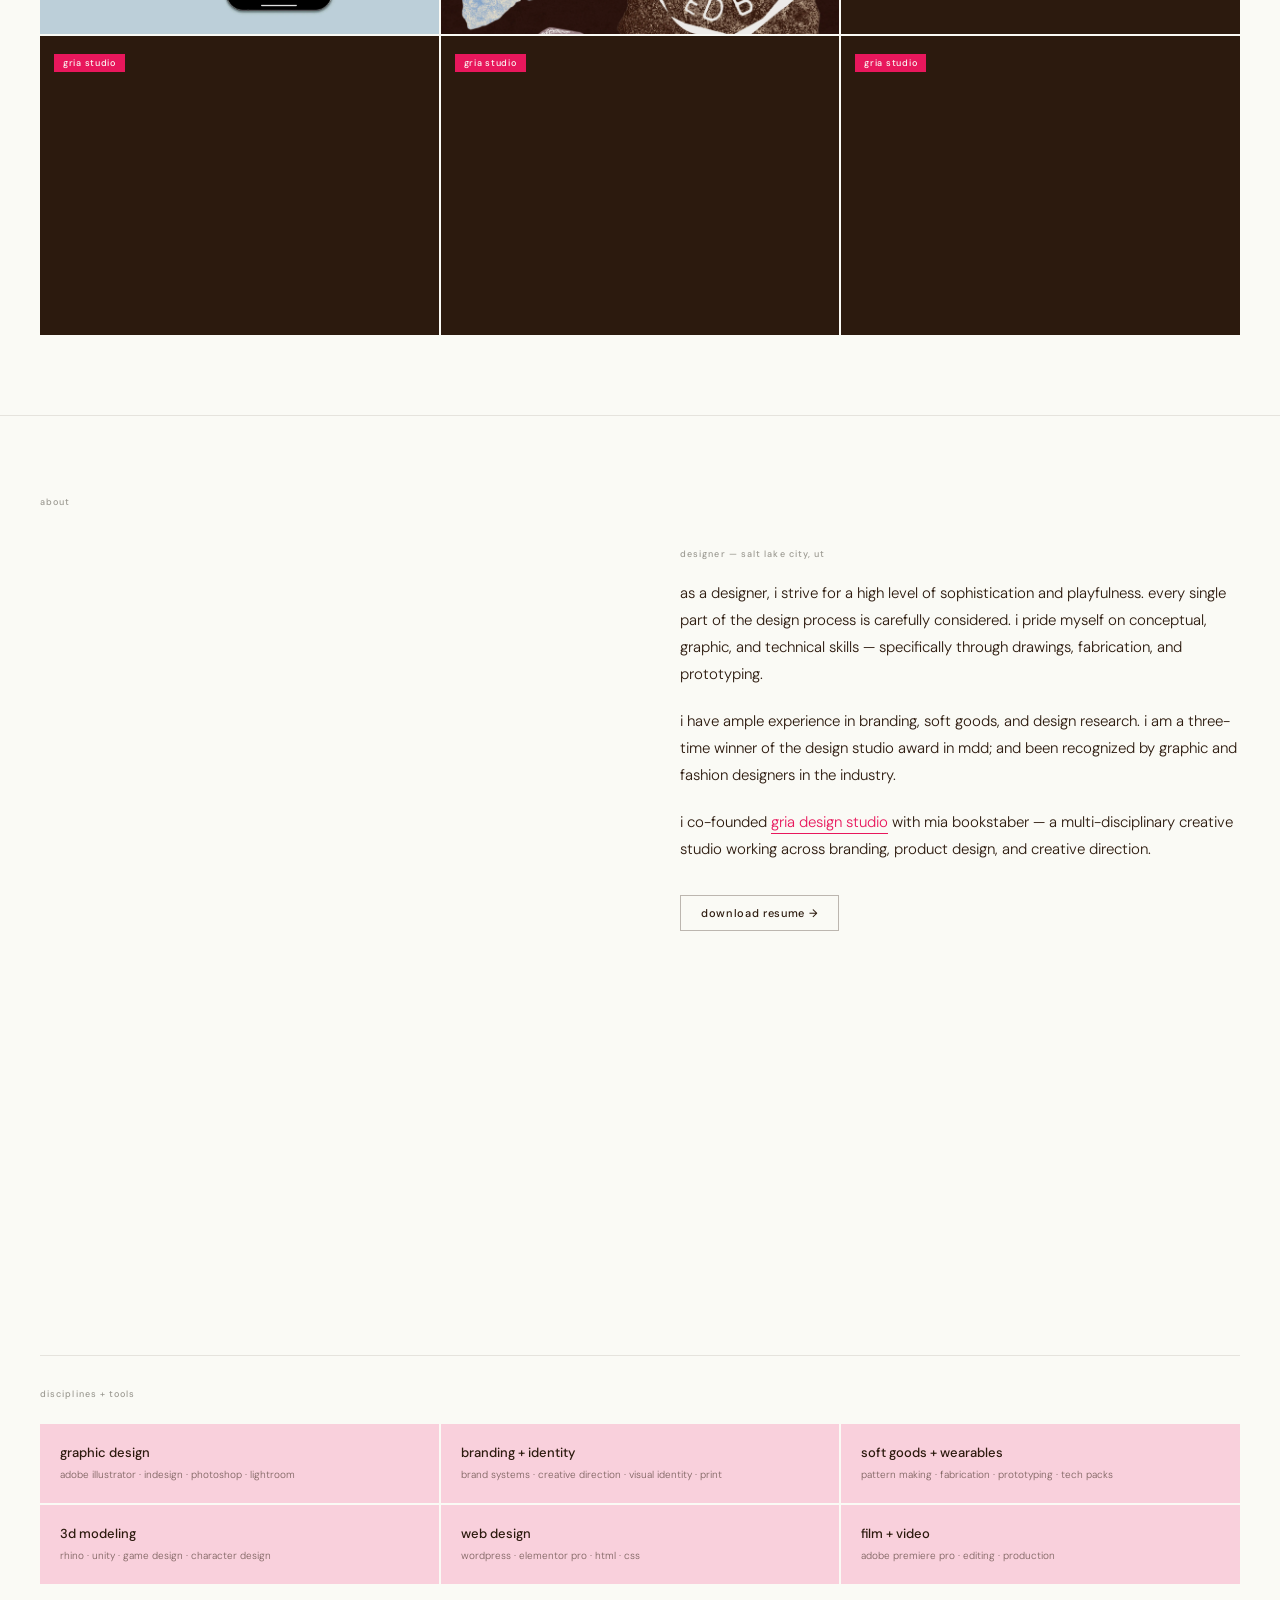
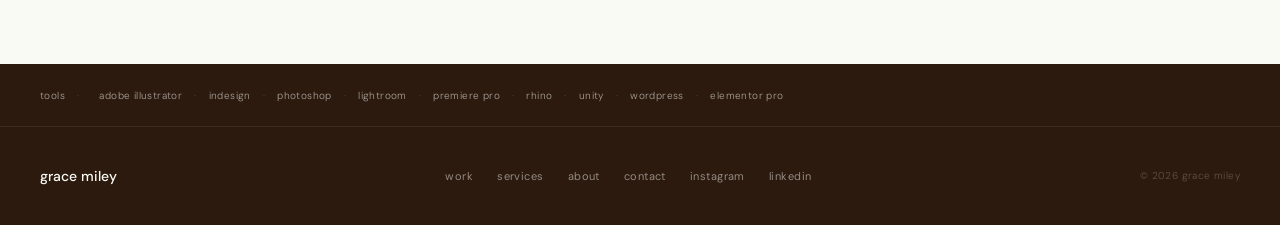
==== commit abf5a953: "Add files via upload" ====
--- a/index.html
+++ b/index.html
@@ -546,6 +546,74 @@
 .about-skill-name { font-size: 13px; font-weight: 500; color: var(--brown); margin-bottom: 6px; }
 .about-skill-tools { font-size: 10px; font-weight: 300; color: rgba(44,26,14,0.6); line-height: 1.6; }
 .about-grid { display: grid; grid-template-columns: 1fr 1fr; gap: 80px; align-items: start; margin-bottom: 60px; }
+
+/* ============ SEARCH (inline override) ============ */
+.search-wrap { position: relative; display: flex; align-items: center; pointer-events: all; }
+
+.search-icon {
+  background: none;
+  border: none;
+  padding: 0;
+  cursor: pointer;
+  font-family: 'DM Sans', sans-serif;
+  font-size: 12px;
+  font-weight: 400;
+  letter-spacing: 0.04em;
+  color: rgba(250,250,245,0.75);
+  transition: color 0.2s;
+}
+.search-icon:hover { color: var(--off-white); }
+header.solid .search-icon { color: rgba(44,26,14,0.6); }
+header.solid .search-icon:hover { color: var(--brown); }
+header.hero-nav-highlight .search-icon { background: var(--pale-lime) !important; color: var(--brown) !important; padding: 3px 8px !important; }
+
+.search-input-wrap {
+  position: absolute;
+  right: 32px;
+  top: 50%;
+  transform: translateY(-50%);
+  width: 0;
+  overflow: hidden;
+  transition: width 0.3s ease;
+}
+.search-input-wrap.open { width: 180px; }
+
+.search-input {
+  width: 100%;
+  font-family: 'DM Sans', sans-serif;
+  font-size: 11px;
+  font-weight: 400;
+  letter-spacing: 0.04em;
+  text-transform: lowercase;
+  outline: none;
+  border: none;
+  border-bottom: 1px solid rgba(250,250,245,0.4);
+  padding: 4px 0;
+  background: transparent;
+  color: rgba(250,250,245,0.85);
+}
+header.solid .search-input { color: rgba(44,26,14,0.7); border-bottom-color: rgba(44,26,14,0.3); }
+.search-input::placeholder { color: inherit; opacity: 0.5; }
+
+.search-dropdown {
+  position: absolute;
+  top: calc(100% + 8px);
+  right: 32px;
+  width: 280px;
+  background: var(--off-white);
+  border: 1px solid rgba(44,26,14,0.12);
+  box-shadow: 0 8px 24px rgba(44,26,14,0.12);
+  z-index: 200;
+  display: none;
+}
+.search-dropdown.open { display: block; }
+.search-result { display: block; padding: 12px 16px; text-decoration: none; border-bottom: 1px solid rgba(44,26,14,0.06); transition: background 0.15s; }
+.search-result:last-child { border-bottom: none; }
+.search-result:hover { background: var(--pale-lime); }
+.search-result-title { font-size: 12px; font-weight: 500; color: var(--brown); display: block; margin-bottom: 2px; }
+.search-result-cat { font-size: 10px; font-weight: 300; color: var(--stone); letter-spacing: 0.04em; }
+.search-no-results { padding: 12px 16px; font-size: 11px; font-weight: 300; color: var(--stone); }
+
 </style>
 <style>
 #heroLink:hover { background: rgba(240,234,191,0.30) !important; }
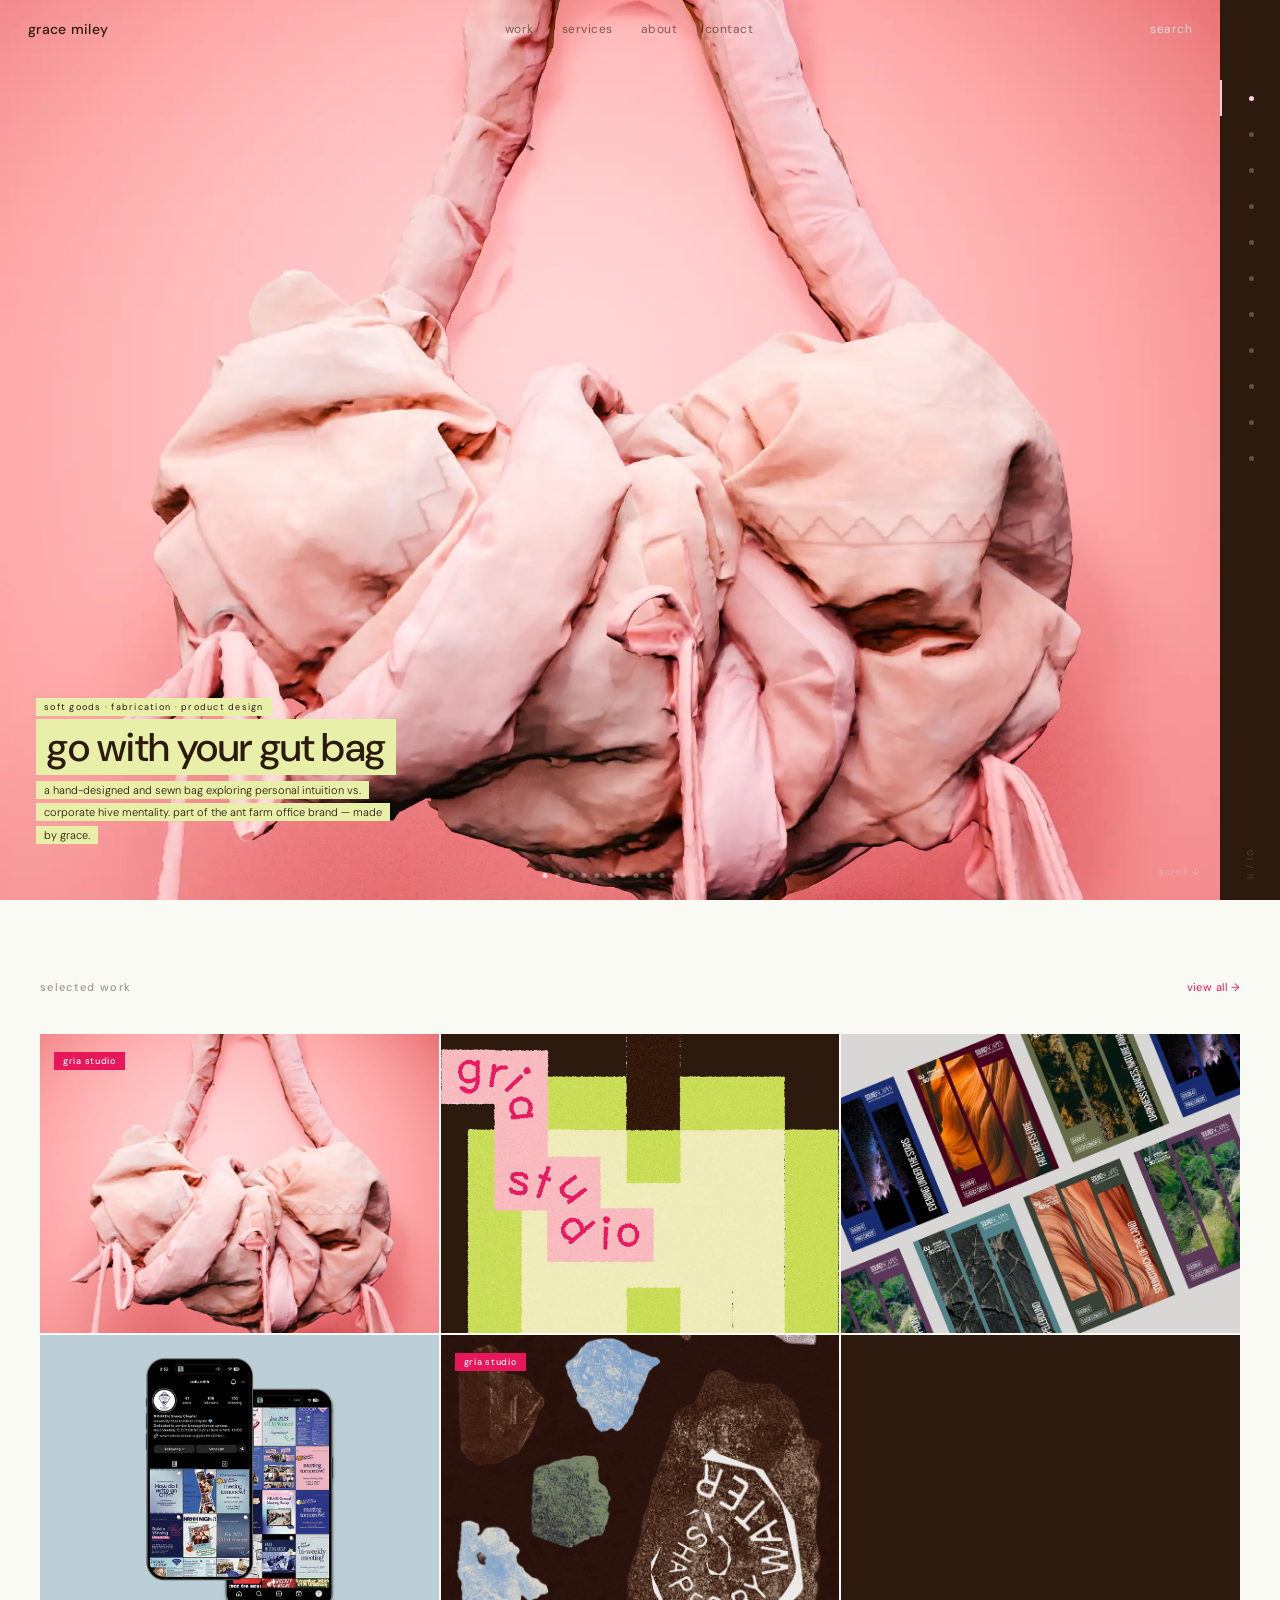
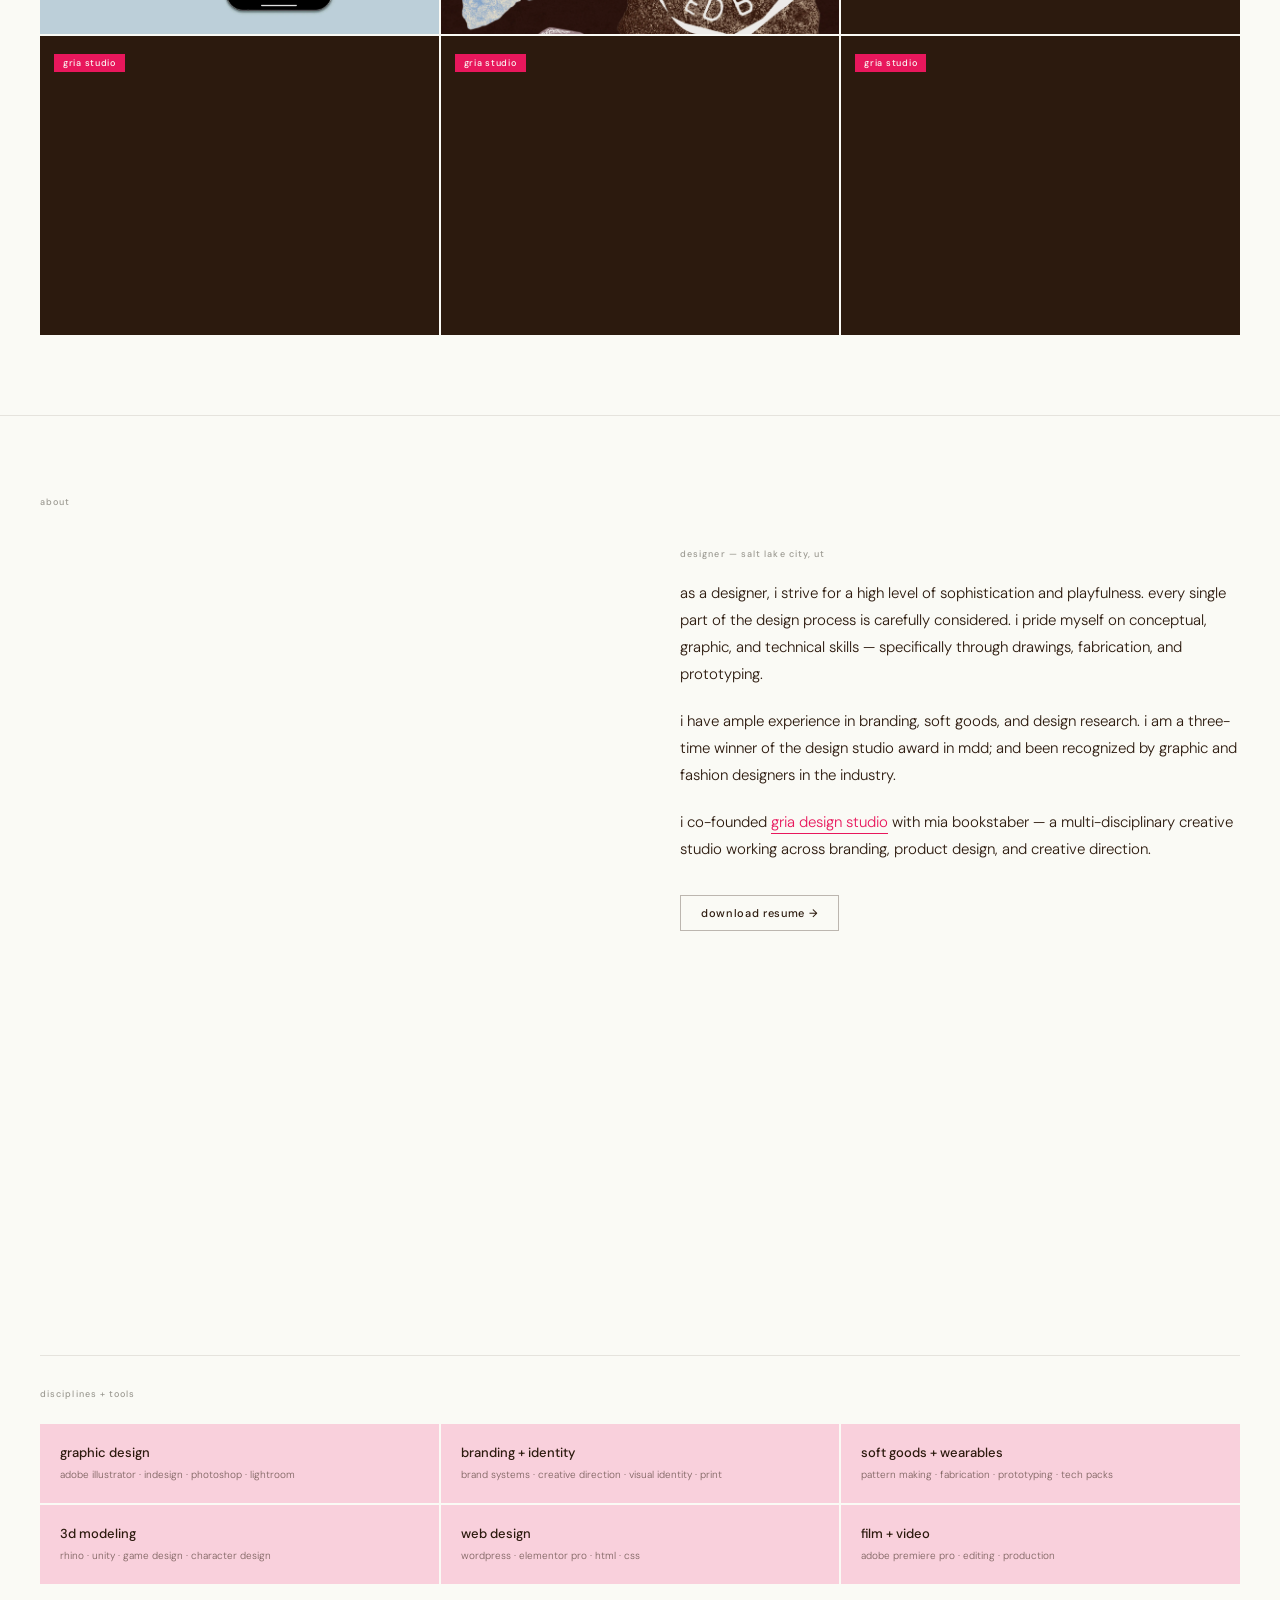
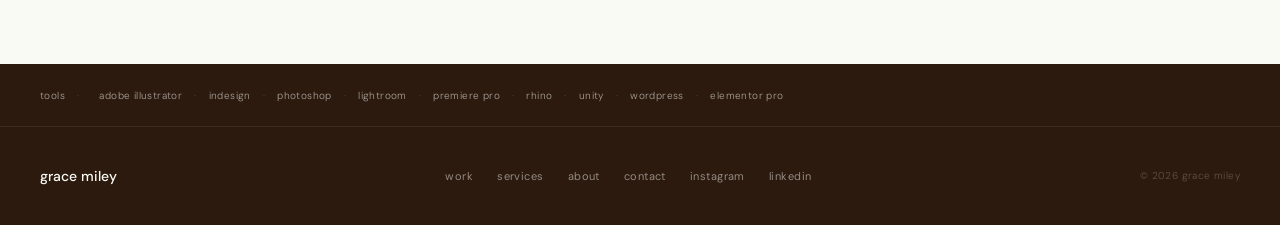
==== commit ea393d18: "Add files via upload" ====
--- a/index.html
+++ b/index.html
@@ -548,13 +548,14 @@
 .about-grid { display: grid; grid-template-columns: 1fr 1fr; gap: 80px; align-items: start; margin-bottom: 60px; }
 
 /* ============ SEARCH (inline override) ============ */
-.search-wrap { position: relative; display: flex; align-items: center; pointer-events: all; }
+.search-wrap { position: relative; display: flex; align-items: center; pointer-events: all; z-index: 200; }
 
 .search-icon {
   background: none;
   border: none;
   padding: 0;
   cursor: pointer;
+  pointer-events: all;
   font-family: 'DM Sans', sans-serif;
   font-size: 12px;
   font-weight: 400;
@@ -632,12 +633,10 @@
     <a href="index.html#about">about</a>
     <a href="contact.html">contact</a>
   </nav>
-  <div class="search-wrap">
-    <button class="search-icon" aria-label="search">&#9906;</button>
-    <div class="search-input-wrap">
-      <input class="search-input" type="text" placeholder="search projects...">
-    </div>
-    <div class="search-dropdown"></div>
+  <div id="siteSearch" style="position:relative;pointer-events:all;z-index:9999;display:flex;align-items:center;gap:8px;">
+    <button id="searchToggle" style="background:none;border:none;cursor:pointer;font-family:DM Sans,sans-serif;font-size:12px;font-weight:400;letter-spacing:0.04em;color:rgba(250,250,245,0.75);pointer-events:all;padding:0;transition:color 0.2s;">search</button>
+    <input id="searchInput" type="text" placeholder="type to search..." style="display:none;font-family:DM Sans,sans-serif;font-size:11px;font-weight:400;letter-spacing:0.04em;text-transform:lowercase;background:transparent;border:none;border-bottom:1px solid rgba(250,250,245,0.4);color:rgba(250,250,245,0.85);outline:none;padding:4px 0;width:160px;">
+    <div id="searchDropdown" style="display:none;position:absolute;top:calc(100% + 12px);right:0;width:280px;background:#FAFAF5;border:1px solid rgba(44,26,14,0.12);box-shadow:0 8px 24px rgba(44,26,14,0.12);z-index:9999;"></div>
   </div>
 </header>
 
@@ -653,7 +652,7 @@
     </div>
     <div class="hero-dots" id="heroDots"></div>
     <div class="hero-scroll">scroll ↓</div>
-    <div class="hero-main-link" id="heroLink" onclick="window.location.href=document.getElementById('heroBtn').href" style="position:absolute;inset:0;z-index:15;cursor:pointer;background:transparent;transition:background 0.3s;display:flex;align-items:center;justify-content:center;"><span class="hero-view-label">view project</span></div>
+    <div class="hero-main-link" id="heroLink" onclick="window.location.href=document.getElementById('heroBtn').href" style="position:absolute;inset:0;top:60px;z-index:15;cursor:pointer;background:transparent;transition:background 0.3s;display:flex;align-items:center;justify-content:center;"><span class="hero-view-label">view project</span></div>
   </div>
   <div class="hero-sidebar" id="heroSidebar">
     <span class="side-num" id="sideNum">01 / 09</span>
@@ -879,5 +878,106 @@
   startTimer();
 })();
 </script>
+
+<script>
+(function() {
+  var projects = [
+    { title: 'go with your gut bag', cats: 'soft goods fabrication product design wearables branding tech pack clo3d', url: 'go-with-your-gut-bag.html' },
+    { title: 'ant farm office', cats: 'wearables branding soft goods product design game design graphics uniform story', url: 'ant-farm-office.html' },
+    { title: 'digital threads', cats: 'editorial design publication ux social impact zine irc resettlement digital literacy', url: 'digital-threads.html' },
+    { title: 'gria studio', cats: 'branding identity creative direction product design studio co-founder', url: 'gria-studio.html' },
+    { title: 'gjso soundscapes', cats: 'branding graphic design print identity system symphony orchestra grand junction posters', url: 'gjso-soundscapes.html' },
+    { title: 'shaped by water', cats: 'branding print exhibition toy design fabrication great salt lake resin crayon', url: 'shaped-by-water.html' },
+    { title: 'object + play', cats: 'event design print editorial illustration branding gala salt lake city zine poster', url: 'object-and-play.html' },
+    { title: 'missing piece / fleur', cats: 'product design branding packaging 3d design research fragrance phlur tech pack', url: 'missing-piece-fleur.html' },
+    { title: 'barriers', cats: 'game design 3d installation character design print interactive cave arduino unity', url: 'barriers.html' },
+    { title: 'nrhh swoop chapter', cats: 'branding identity social media merch illustration university of utah residential duck', url: 'nrhh-swoop.html' },
+    { title: 'imogen jacket', cats: 'soft goods wearables fashion design fabrication pattern making tech pack clo3d memory', url: 'imogen-jacket.html' },
+  ];
+
+  var btn      = document.getElementById('searchToggle');
+  var input    = document.getElementById('searchInput');
+  var dropdown = document.getElementById('searchDropdown');
+  var wrap     = document.getElementById('siteSearch');
+
+  if (!btn || !input || !dropdown) return;
+
+  var open = false;
+
+  btn.addEventListener('click', function(e) {
+    e.stopPropagation();
+    open = !open;
+    if (open) {
+      input.style.display = 'block';
+      input.focus();
+      dropdown.style.display = 'none';
+      dropdown.innerHTML = '';
+    } else {
+      input.style.display = 'none';
+      dropdown.style.display = 'none';
+      input.value = '';
+    }
+  });
+
+  input.addEventListener('input', function() {
+    var q = this.value.trim().toLowerCase();
+    dropdown.innerHTML = '';
+    if (!q) { dropdown.style.display = 'none'; return; }
+
+    var matches = projects.filter(function(p) {
+      return p.title.toLowerCase().indexOf(q) !== -1 || p.cats.toLowerCase().indexOf(q) !== -1;
+    });
+
+    if (matches.length === 0) {
+      dropdown.innerHTML = '<div style="padding:12px 16px;font-size:11px;font-weight:300;color:#9C9A92;font-family:DM Sans,sans-serif;">no results for “' + q + '”</div>';
+    } else {
+      matches.forEach(function(p) {
+        var a = document.createElement('a');
+        a.href = p.url;
+        a.style.cssText = 'display:block;padding:12px 16px;text-decoration:none;border-bottom:1px solid rgba(44,26,14,0.06);transition:background 0.15s;font-family:DM Sans,sans-serif;';
+        a.innerHTML = '<span style="font-size:12px;font-weight:500;color:#2C1A0E;display:block;margin-bottom:2px;text-transform:lowercase;">' + p.title + '</span><span style="font-size:10px;font-weight:300;color:#9C9A92;letter-spacing:0.04em;">' + p.cats.split(' ').slice(0,4).join(' · ') + '</span>';
+        a.addEventListener('mouseover', function() { this.style.background = '#E8EFA8'; });
+        a.addEventListener('mouseout',  function() { this.style.background = ''; });
+        dropdown.appendChild(a);
+      });
+    }
+    dropdown.style.display = 'block';
+  });
+
+  input.addEventListener('keydown', function(e) {
+    if (e.key === 'Escape') {
+      open = false;
+      input.style.display = 'none';
+      dropdown.style.display = 'none';
+      input.value = '';
+    }
+  });
+
+  document.addEventListener('click', function(e) {
+    if (wrap && !wrap.contains(e.target)) {
+      open = false;
+      input.style.display = 'none';
+      dropdown.style.display = 'none';
+      input.value = '';
+    }
+  });
+
+  // Update search color when header switches between dark/solid
+  var observer = new MutationObserver(function() {
+    var header = document.querySelector('header');
+    if (header && header.classList.contains('solid')) {
+      btn.style.color = 'rgba(44,26,14,0.6)';
+      input.style.color = 'rgba(44,26,14,0.7)';
+      input.style.borderBottomColor = 'rgba(44,26,14,0.3)';
+    } else {
+      btn.style.color = 'rgba(250,250,245,0.75)';
+      input.style.color = 'rgba(250,250,245,0.85)';
+      input.style.borderBottomColor = 'rgba(250,250,245,0.4)';
+    }
+  });
+  var header = document.querySelector('header');
+  if (header) observer.observe(header, { attributes: true, attributeFilter: ['class'] });
+})();
+</script>
 </body>
 </html>
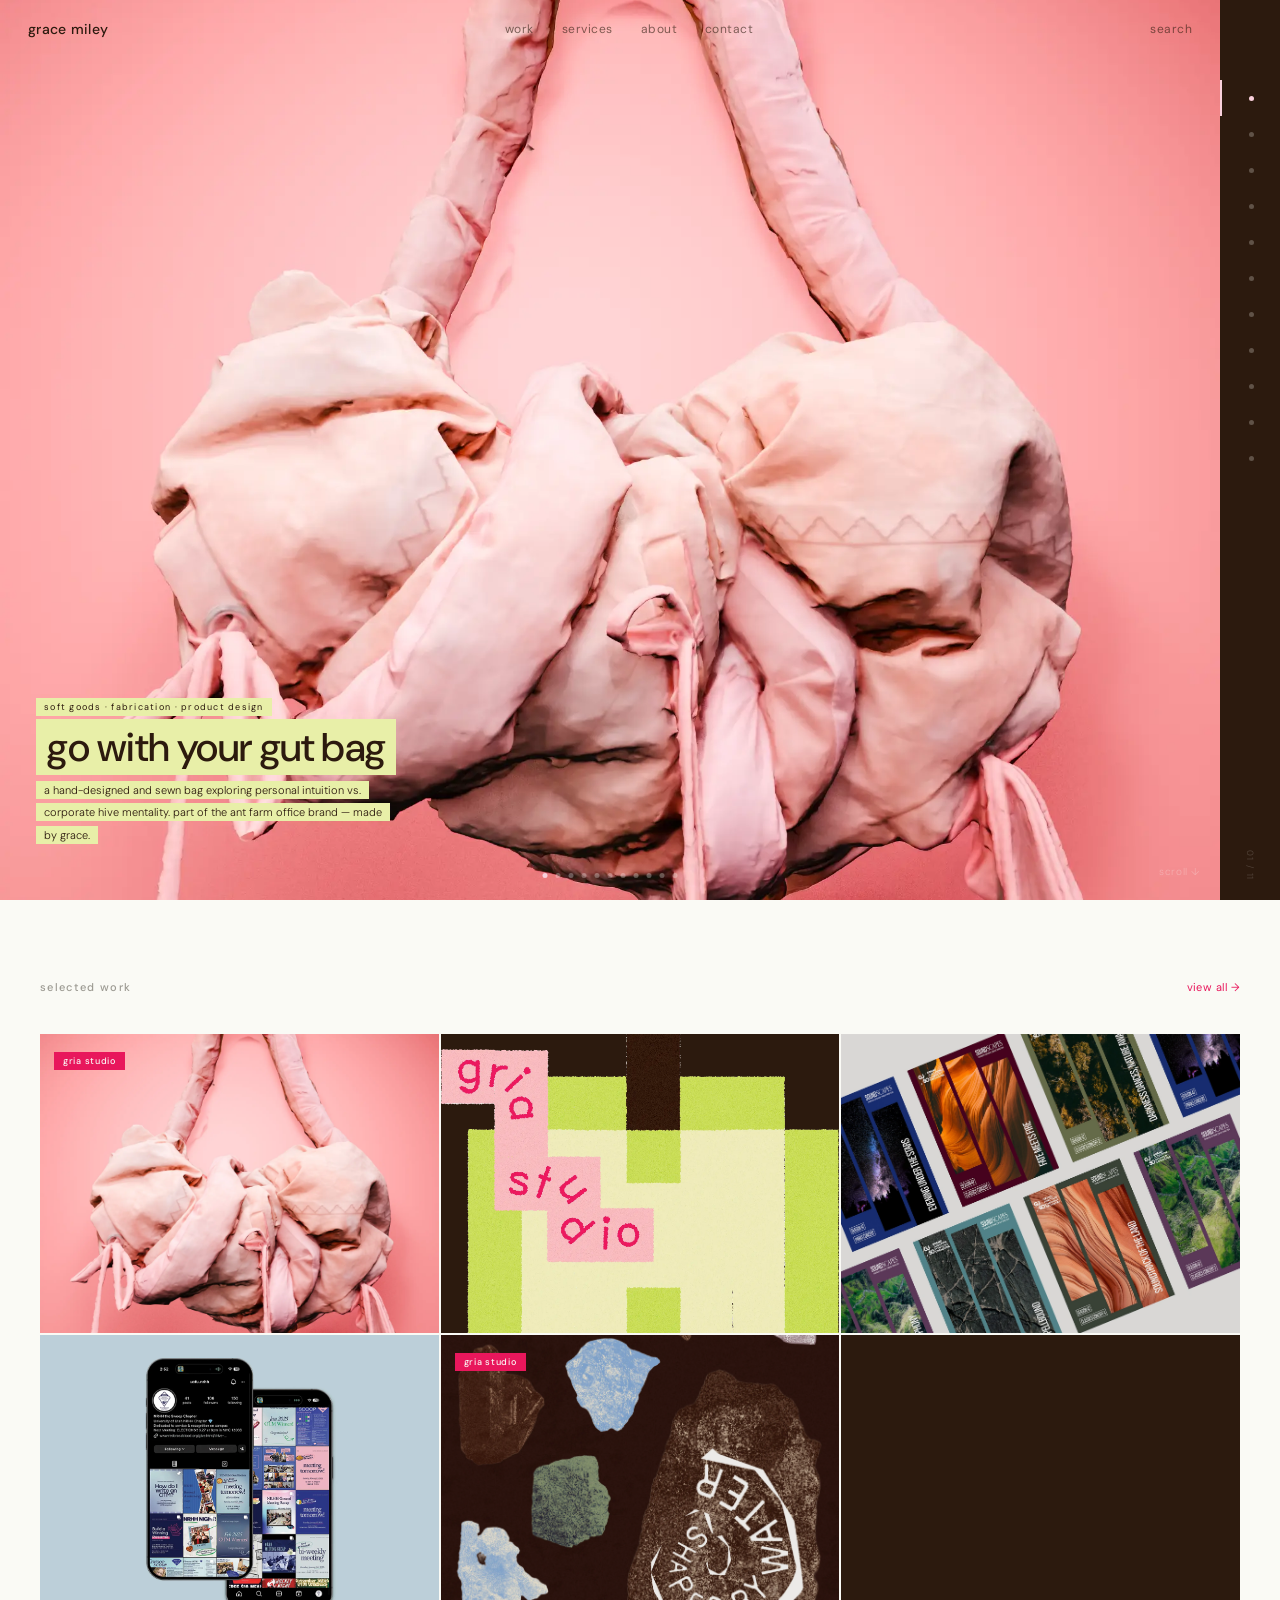
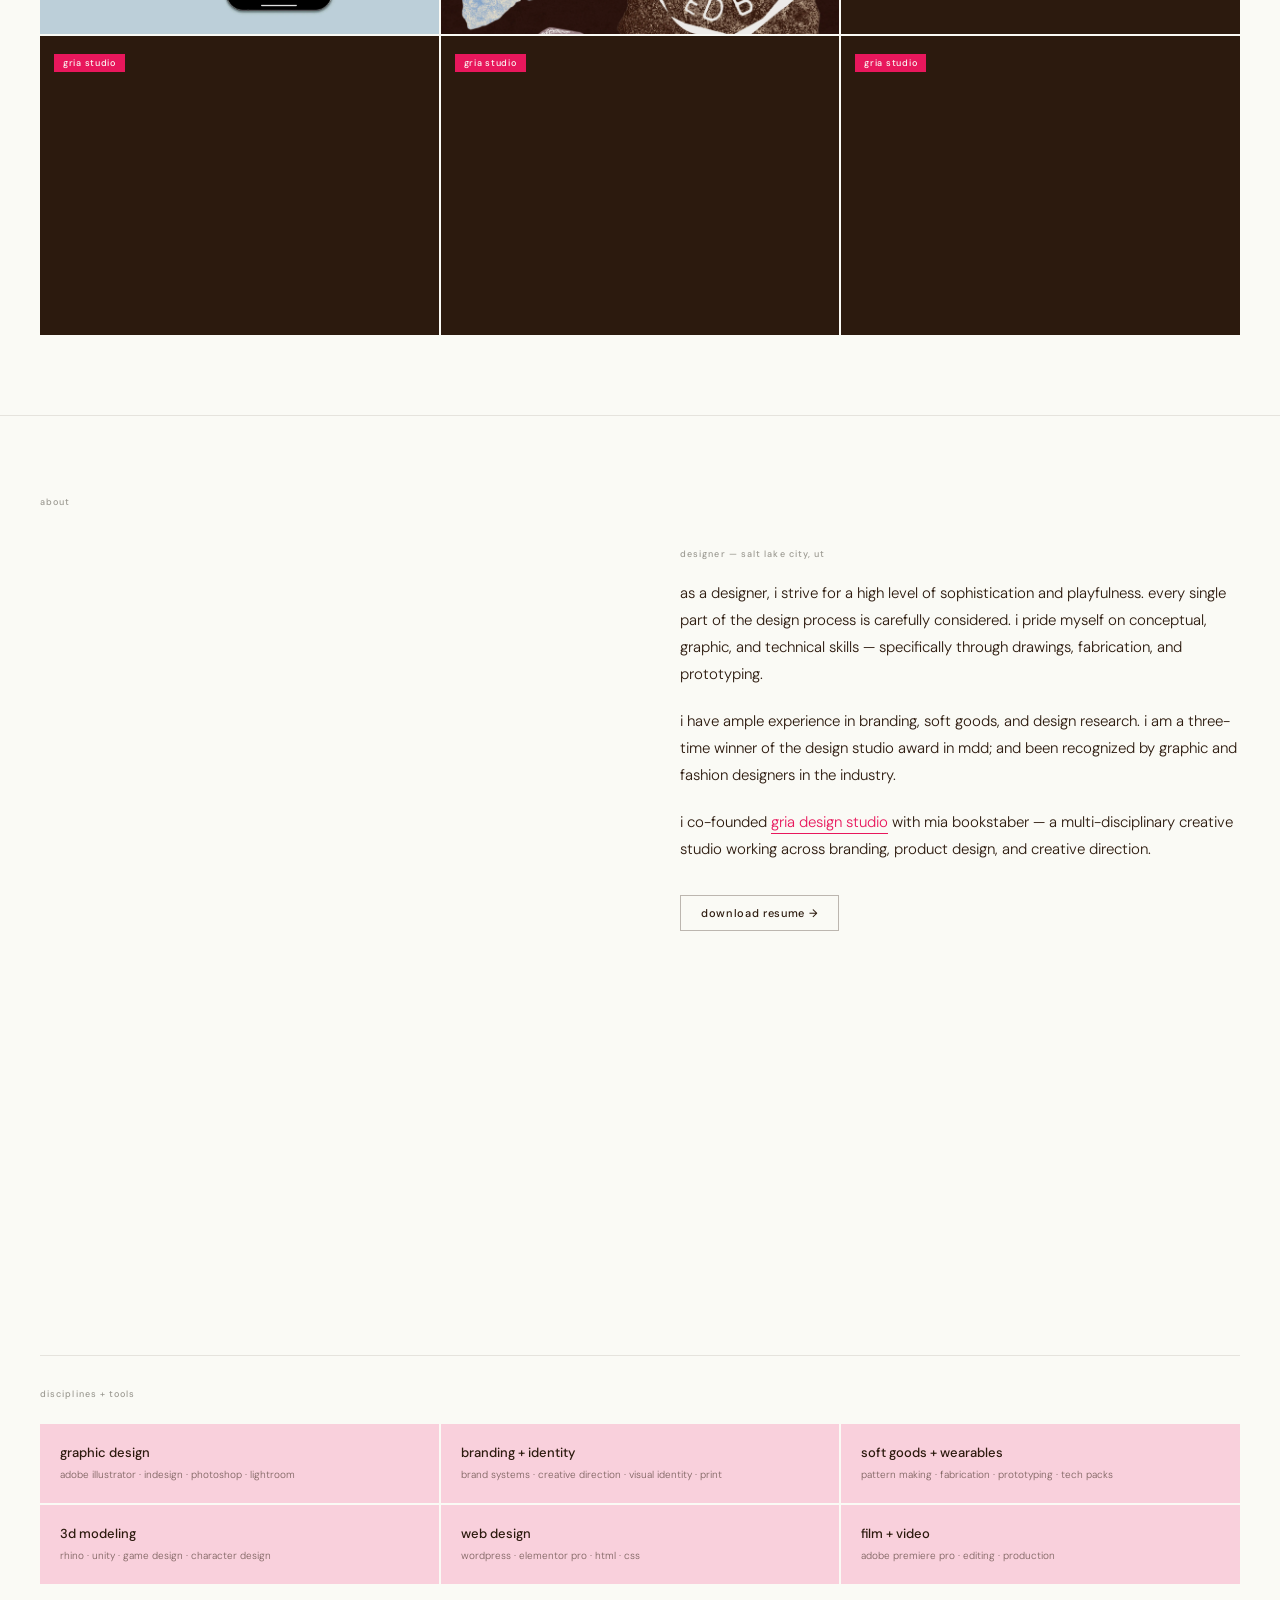
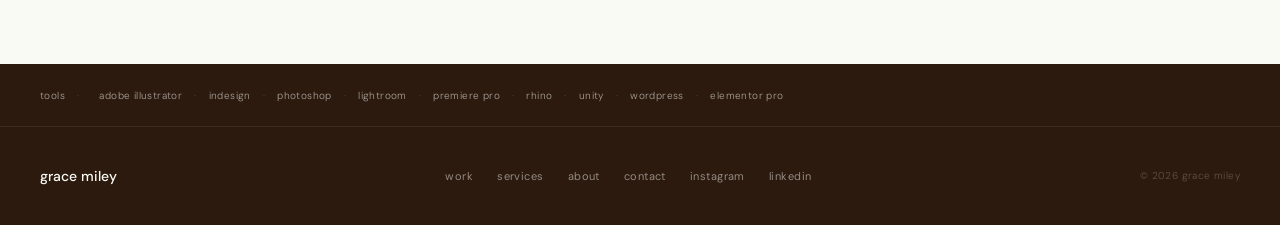
==== commit 530d0805: "Add files via upload" ====
--- a/index.html
+++ b/index.html
@@ -21,7 +21,7 @@
   --stone:     #9C9A92;
 }
 
-html { scroll-behavior: smooth; }
+html { scroll-behavior: smooth; margin: 0; padding: 0; }
 
 body {
   font-family: 'DM Sans', sans-serif;
@@ -46,6 +46,8 @@
   justify-content: space-between;
   padding: 20px 28px;
   pointer-events: none;
+  background: transparent;
+  border: none;
 }
 
 header * { pointer-events: all; }
@@ -81,6 +83,7 @@
   height: 100vh;
   min-height: 600px;
   overflow: hidden;
+  margin-top: 0;
 }
 
 .hero-main {
@@ -620,6 +623,8 @@
 #heroLink:hover { background: rgba(240,234,191,0.30) !important; }
 #heroLink:hover .hero-view-label { opacity: 1 !important; }
 .hero-view-label { opacity:0; transition:opacity 0.3s; font-size:13px; font-weight:500; color:#2C1A0E; letter-spacing:0.12em; background:#f0eabf; padding:10px 28px; pointer-events:none; }
+header { transition: background 0.3s; }
+header.hero-hovered { background: rgba(240,234,191,0.30) !important; }
 </style>
 </head>
 <body>
@@ -634,7 +639,7 @@
     <a href="contact.html">contact</a>
   </nav>
   <div id="siteSearch" style="position:relative;pointer-events:all;z-index:9999;display:flex;align-items:center;gap:8px;">
-    <button id="searchToggle" style="background:none;border:none;cursor:pointer;font-family:DM Sans,sans-serif;font-size:12px;font-weight:400;letter-spacing:0.04em;color:rgba(250,250,245,0.75);pointer-events:all;padding:0;transition:color 0.2s;">search</button>
+    <button id="searchToggle" style="background:none;border:none;cursor:pointer;font-family:DM Sans,sans-serif;font-size:12px;font-weight:400;letter-spacing:0.04em;color:rgba(44,26,14,0.6);pointer-events:all;padding:0;transition:color 0.2s;">search</button>
     <input id="searchInput" type="text" placeholder="type to search..." style="display:none;font-family:DM Sans,sans-serif;font-size:11px;font-weight:400;letter-spacing:0.04em;text-transform:lowercase;background:transparent;border:none;border-bottom:1px solid rgba(250,250,245,0.4);color:rgba(250,250,245,0.85);outline:none;padding:4px 0;width:160px;">
     <div id="searchDropdown" style="display:none;position:absolute;top:calc(100% + 12px);right:0;width:280px;background:#FAFAF5;border:1px solid rgba(44,26,14,0.12);box-shadow:0 8px 24px rgba(44,26,14,0.12);z-index:9999;"></div>
   </div>
@@ -979,5 +984,15 @@
   if (header) observer.observe(header, { attributes: true, attributeFilter: ['class'] });
 })();
 </script>
+
+<script>
+(function() {
+  var heroLink = document.getElementById('heroLink');
+  var header = document.querySelector('header');
+  if (!heroLink || !header) return;
+  heroLink.addEventListener('mouseover', function() { header.classList.add('hero-hovered'); });
+  heroLink.addEventListener('mouseout',  function() { header.classList.remove('hero-hovered'); });
+})();
+</script>
 </body>
 </html>
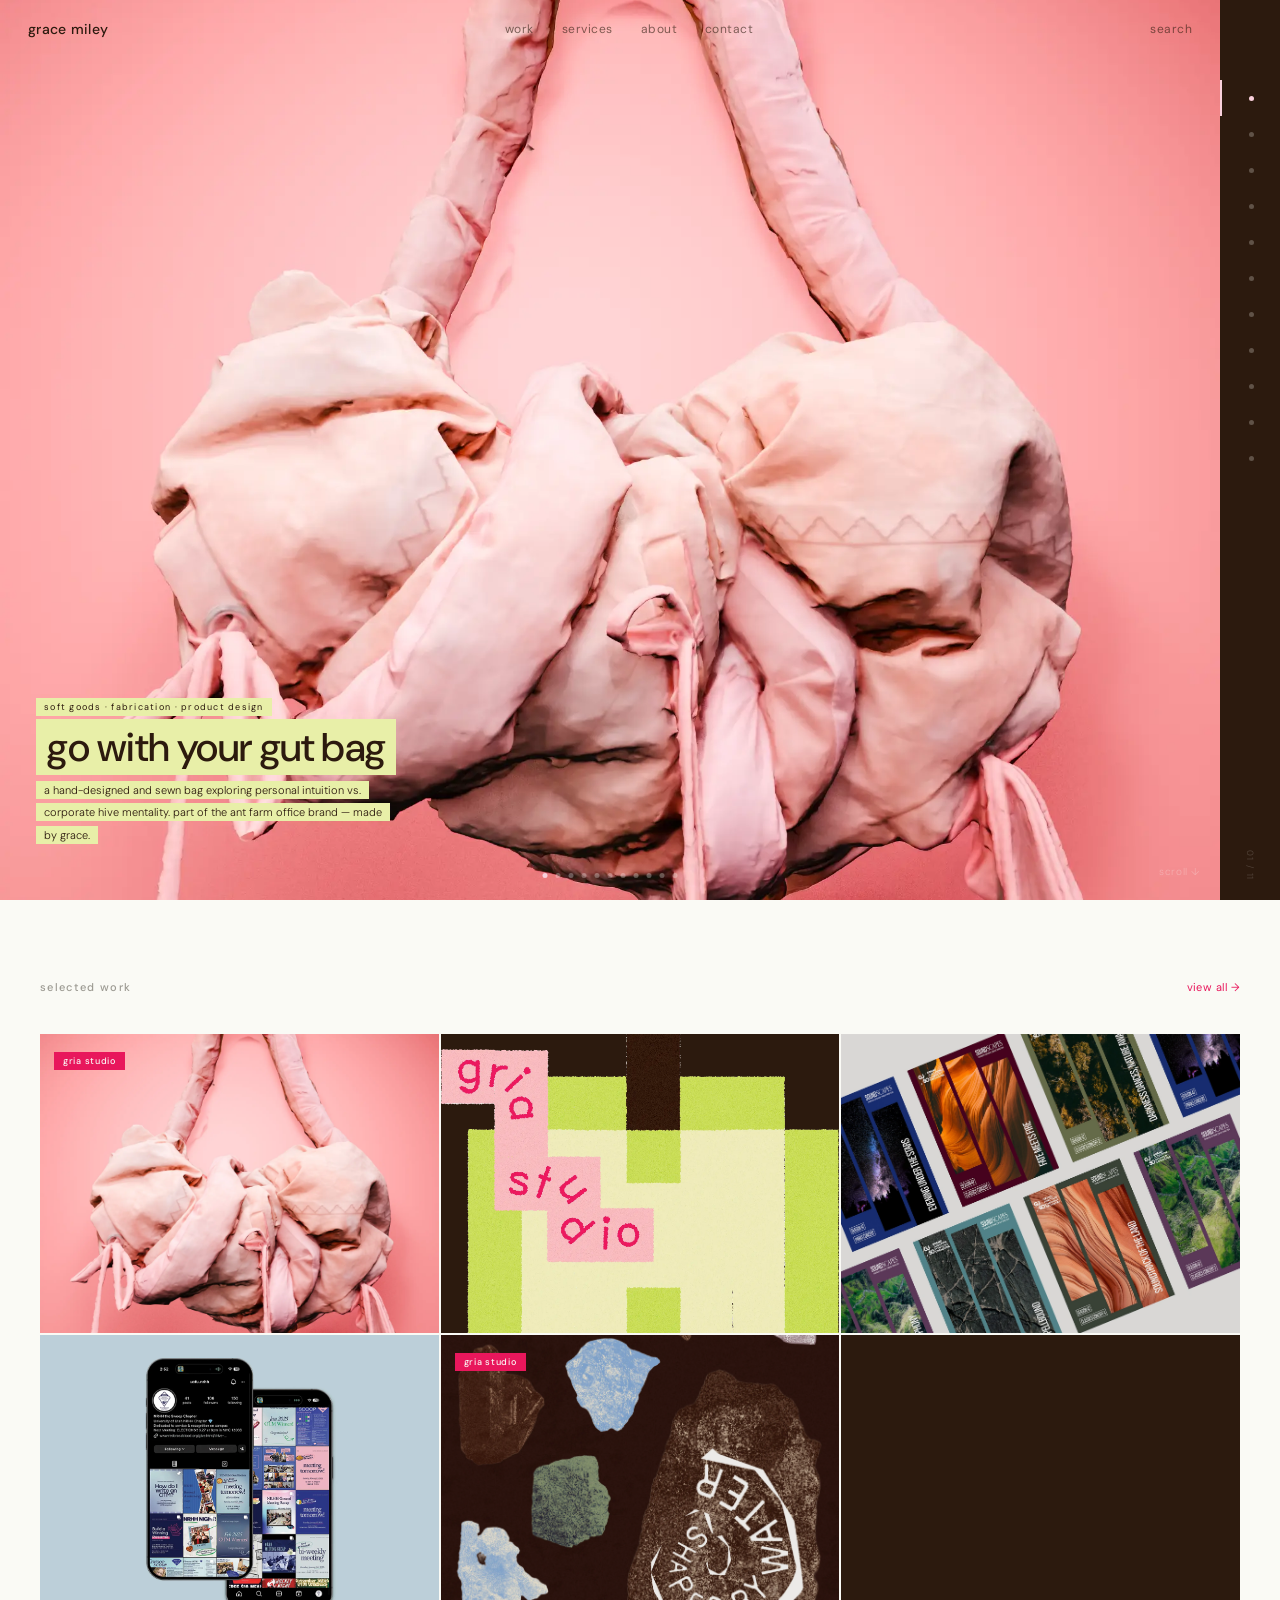
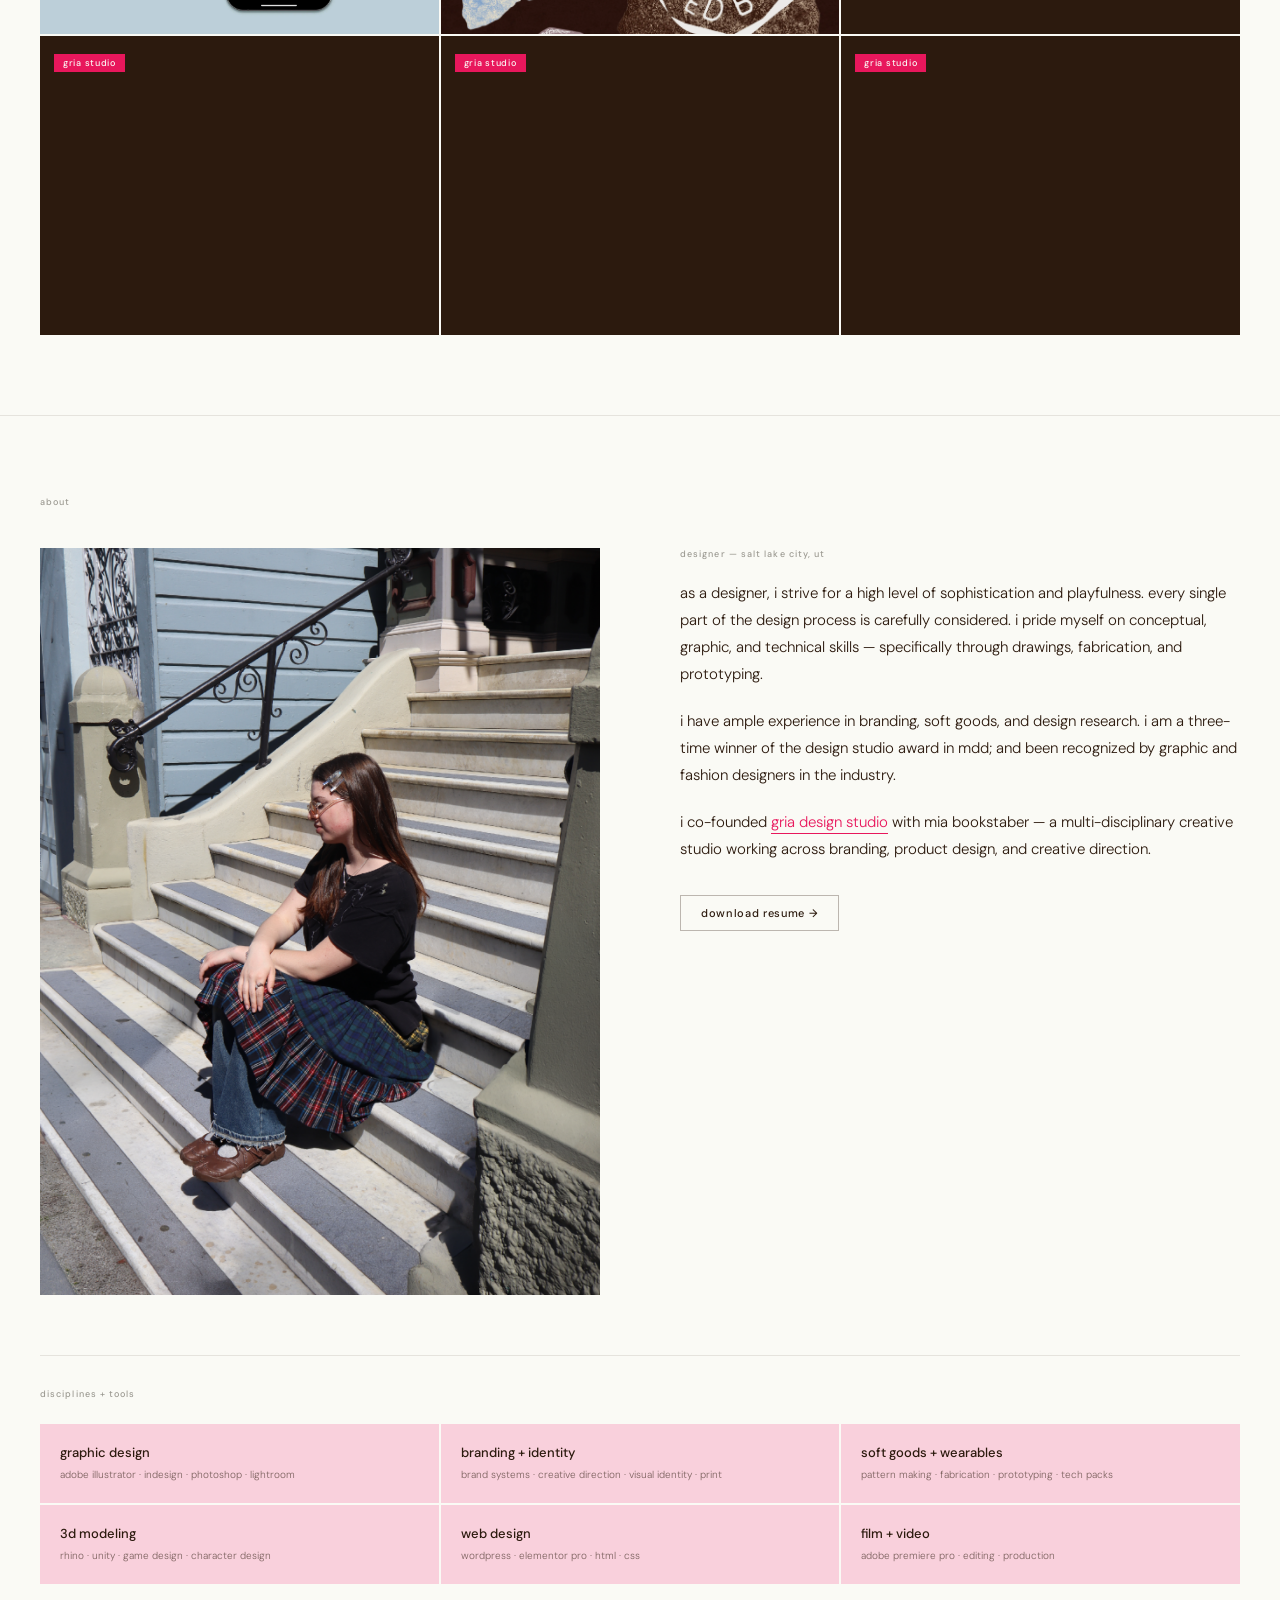
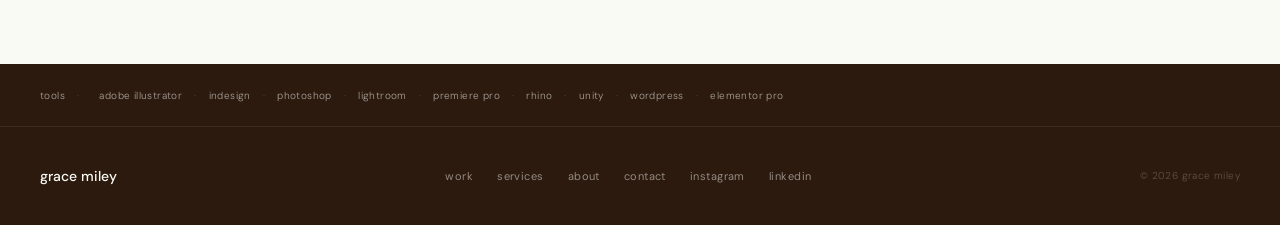
==== commit 13a9d223: "Add files via upload" ====
--- a/index.html
+++ b/index.html
@@ -8,6 +8,7 @@
 <link href="https://fonts.googleapis.com/css2?family=DM+Sans:wght@300;400;500&display=swap" rel="stylesheet">
 <style>
 *, *::before, *::after { box-sizing: border-box; margin: 0; padding: 0; }
+html, body { margin: 0; padding: 0; overflow-x: hidden; }
 
 :root {
   --pink:      #F9D0DC;
@@ -206,6 +207,9 @@
 
 /* ============ SIDEBAR ============ */
 .hero-sidebar {
+  margin-top: 0;
+  border-top: none;
+  outline: none;
   width: 60px;
   min-width: 60px;
   background: var(--brown);
@@ -624,7 +628,7 @@
 #heroLink:hover .hero-view-label { opacity: 1 !important; }
 .hero-view-label { opacity:0; transition:opacity 0.3s; font-size:13px; font-weight:500; color:#2C1A0E; letter-spacing:0.12em; background:#f0eabf; padding:10px 28px; pointer-events:none; }
 header { transition: background 0.3s; }
-header.hero-hovered { background: rgba(240,234,191,0.30) !important; }
+header.hero-hovered { background: rgba(240,234,191,0.30) !important; border-bottom: none !important; }
 </style>
 </head>
 <body>
@@ -646,7 +650,7 @@
 </header>
 
 <!-- HERO -->
-<section class="hero">
+<section class="hero" style="margin-top:0;padding-top:0;display:flex;position:relative;">
   <div class="hero-main">
     <div class="hero-bg" id="heroBg"></div>
     <div class="hero-text">
@@ -657,7 +661,7 @@
     </div>
     <div class="hero-dots" id="heroDots"></div>
     <div class="hero-scroll">scroll ↓</div>
-    <div class="hero-main-link" id="heroLink" onclick="window.location.href=document.getElementById('heroBtn').href" style="position:absolute;inset:0;top:60px;z-index:15;cursor:pointer;background:transparent;transition:background 0.3s;display:flex;align-items:center;justify-content:center;"><span class="hero-view-label">view project</span></div>
+    <div class="hero-main-link" id="heroLink" onclick="window.location.href=document.getElementById('heroBtn').href" style="position:absolute;inset:0;top:0;z-index:15;cursor:pointer;background:transparent;transition:background 0.3s;display:flex;align-items:center;justify-content:center;"><span class="hero-view-label">view project</span></div>
   </div>
   <div class="hero-sidebar" id="heroSidebar">
     <span class="side-num" id="sideNum">01 / 09</span>
